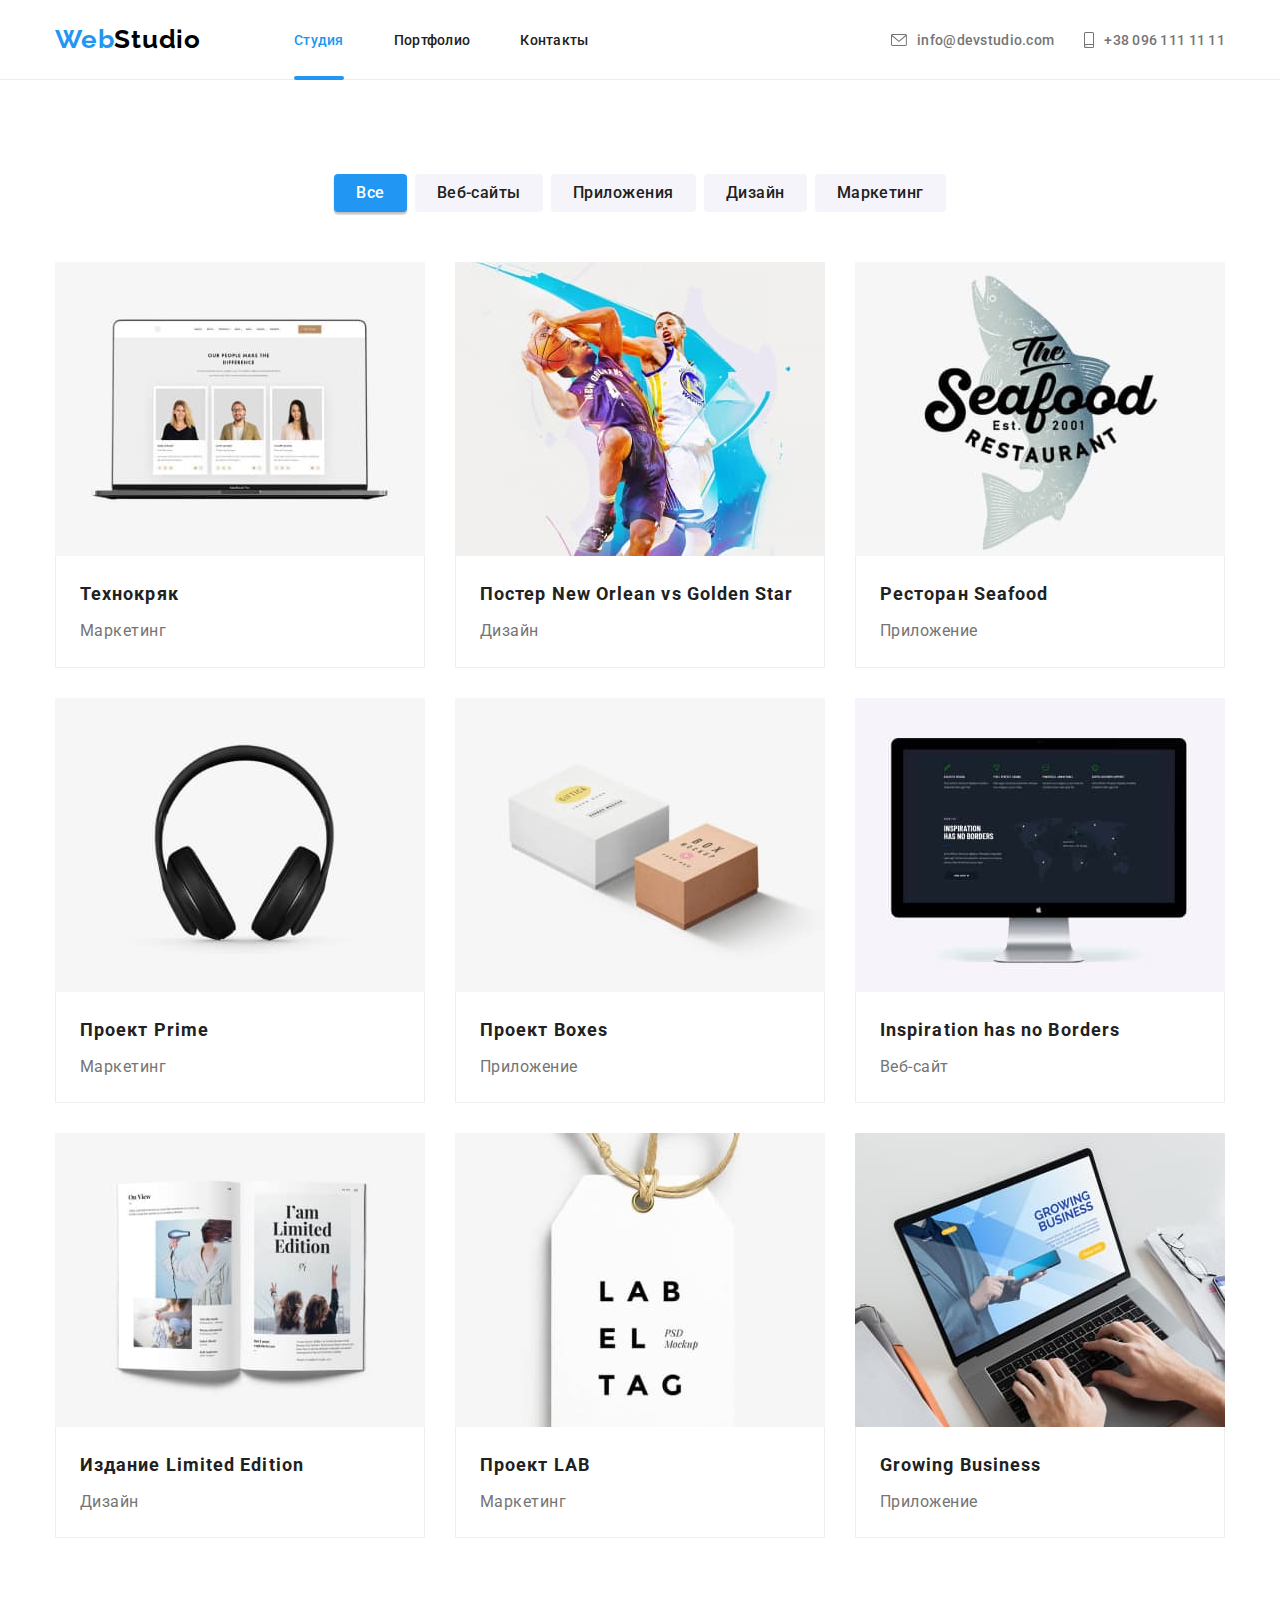
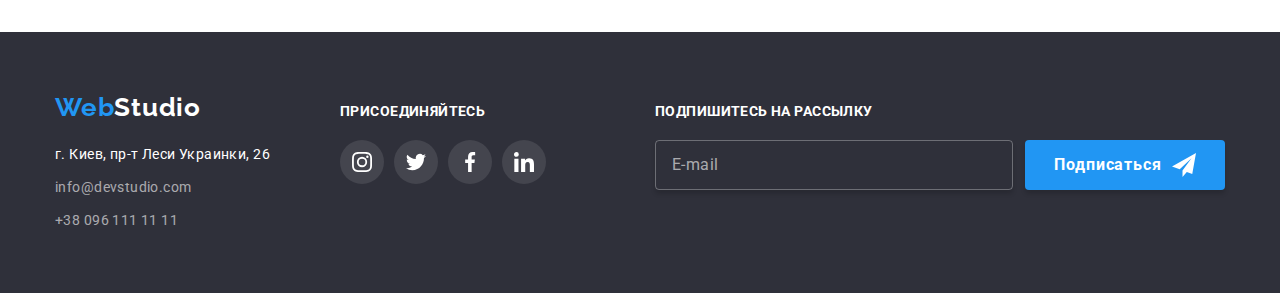
==== portfolio.html @ d8477ceb "Start" ====
<!DOCTYPE html>
<html lang="en">
  <head>
    <meta charset="UTF-8" />
    <meta http-equiv="X-UA-Compatible" content="IE=edge" />
    <meta name="viewport" content="width=device-width, initial-scale=1.0" />
    <title>Portfolio</title>
    <link rel="preconnect" href="https://fonts.googleapis.com" />
    <link rel="preconnect" href="https://fonts.gstatic.com" crossorigin />
    <link
      href="https://fonts.googleapis.com/css2?family=Raleway:wght@700&family=Roboto:wght@400;500;700;900&display=swap"
      rel="stylesheet"
    />
    <link rel="stylesheet" href="./css/main.min.css" />
  </head>
  <body>
    <!-- Блок header -->
    <header class="header">
      <div class="container container__header">
        <!-- Основная навигация -->
        <nav class="navigation">
          <a class="logo header__logo" href="./index.html"
            >Web<span class="logo__dark">Studio</span></a
          >
          <ul class="navigation__list">
            <li class="navigation__item">
              <a
                class="navigation__link navigation__link--current"
                href="./index.html"
                >Студия</a
              >
            </li>
            <li class="navigation__item">
              <a class="navigation__link" href="./portfolio.html">Портфолио</a>
            </li>
            <li class="navigation__item">
              <a class="navigation__link" href="">Контакты</a>
            </li>
          </ul>
        </nav>
        <!-- Контактная информация -->
        <ul class="contacts">
          <li class="contacts__item">
            <a class="contacts__link" href="mailto:info@devstudio.com"
              ><svg class="contacts__icon" width="16" height="12">
                <use href="./images/icons.svg#envelope"></use></svg
              ><span class="contacts__label">info@devstudio.com</span></a
            >
          </li>
          <li class="contacts__item">
            <a class="contacts__link" href="tel:+380961111111"
              ><svg class="contacts__icon" width="10" height="16">
                <use href="./images/icons.svg#smartphone"></use></svg
              ><span class="contacts__label">+38 096 111 11 11</span></a
            >
          </li>
        </ul>
      </div>
    </header>
    <!-- Блок main -->
    <main class="portfolio">
      <!-- Примеры работ -->
      <section class="section">
        <div class="container">
          <h1 class="section__title visually-hidden">Примеры работ</h1>
          <!-- Фильтр -->
          <ul class="filtre">
            <li class="filtre__item">
              <button
                class="filtre-button filtre-button--current"
                type="button"
              >
                Все
              </button>
            </li>
            <li class="filtre__item">
              <button class="filtre-button" type="button">Веб-сайты</button>
            </li>
            <li class="filtre__item">
              <button class="filtre-button" type="button">Приложения</button>
            </li>
            <li class="filtre__item">
              <button class="filtre-button" type="button">Дизайн</button>
            </li>
            <li class="filtre__item">
              <button class="filtre-button" type="button">Маркетинг</button>
            </li>
          </ul>
          <!-- Примеры -->
          <ul class="gallery">
            <li class="gallery__item">
              <a href="" class="gallery__link">
                <div class="gallery__thumb">
                  <img
                    class="gallery__image"
                    src="./images/tehnokryak.jpg"
                    alt="Открытый ноутбук с изображениями людей"
                    width="370"
                  />
                  <p class="gallery__actions">
                    Ресурс предлагает комплексные предложения с разным уровнем
                    функционала и сервисов. Все это позволит посетителю получить
                    исчерпывающие сведения о компании или частном лице.
                  </p>
                </div>
                <div class="gallery__description">
                  <h2 class="gallery__title">Технокряк</h2>
                  <p class="gallery__text">Маркетинг</p>
                </div>
              </a>
            </li>
            <li class="gallery__item">
              <a href="" class="gallery__link">
                <div class="gallery__thumb">
                  <img
                    class="gallery__image"
                    src="./images/basketball.jpg"
                    alt="Два баскетболиста в игре"
                    width="370"
                  />
                  <p class="gallery__actions">
                    Ресурс предлагает комплексные предложения с разным уровнем
                    функционала и сервисов. Все это позволит посетителю получить
                    исчерпывающие сведения о компании или частном лице.
                  </p>
                </div>
                <div class="gallery__description">
                  <h2 class="gallery__title">
                    Постер <span lang="en">New Orlean vs Golden Star</span>
                  </h2>
                  <p class="gallery__text">Дизайн</p>
                </div>
              </a>
            </li>
            <li class="gallery__item">
              <a href="" class="gallery__link">
                <div class="gallery__thumb">
                  <img
                    class="gallery__image"
                    src="./images/seafood.jpg"
                    alt="Логотип ресторана Seafood"
                    width="370"
                  />
                  <p class="gallery__actions">
                    Ресурс предлагает комплексные предложения с разным уровнем
                    функционала и сервисов. Все это позволит посетителю получить
                    исчерпывающие сведения о компании или частном лице.
                  </p>
                </div>
                <div class="gallery__description">
                  <h2 class="gallery__title">
                    Ресторан <span lang="en">Seafood</span>
                  </h2>
                  <p class="gallery__text">Приложение</p>
                </div>
              </a>
            </li>
            <li class="gallery__item">
              <a href="" class="gallery__link">
                <div class="gallery__thumb">
                  <img
                    class="gallery__image"
                    src="./images/prime.jpg"
                    alt="Черные наушники"
                    width="370"
                  />
                  <p class="gallery__actions">
                    Ресурс предлагает комплексные предложения с разным уровнем
                    функционала и сервисов. Все это позволит посетителю получить
                    исчерпывающие сведения о компании или частном лице.
                  </p>
                </div>
                <div class="gallery__description">
                  <h2 class="gallery__title">
                    Проект <span lang="en"></span>Prime
                  </h2>
                  <p class="gallery__text">Маркетинг</p>
                </div>
              </a>
            </li>
            <li class="gallery__item">
              <a href="" class="gallery__link">
                <div class="gallery__thumb">
                  <img
                    class="gallery__image"
                    src="./images/boxes.jpg"
                    alt="Две коробки - коричневая и белая"
                    width="370"
                  />
                  <p class="gallery__actions">
                    Ресурс предлагает комплексные предложения с разным уровнем
                    функционала и сервисов. Все это позволит посетителю получить
                    исчерпывающие сведения о компании или частном лице.
                  </p>
                </div>
                <div class="gallery__description">
                  <h2 class="gallery__title">
                    Проект <span lang="en">Boxes</span>
                  </h2>
                  <p class="gallery__text">Приложение</p>
                </div>
              </a>
            </li>
            <li class="gallery__item">
              <a href="" class="gallery__link">
                <div class="gallery__thumb">
                  <img
                    class="gallery__image"
                    src="./images/inspiration.jpg"
                    alt="Монитор с изображением страницы сайта"
                    width="370"
                  />
                  <p class="gallery__actions">
                    Ресурс предлагает комплексные предложения с разным уровнем
                    функционала и сервисов. Все это позволит посетителю получить
                    исчерпывающие сведения о компании или частном лице.
                  </p>
                </div>
                <div class="gallery__description">
                  <h2 class="gallery__title" lang="en">
                    Inspiration has no Borders
                  </h2>
                  <p class="gallery__text">Веб-сайт</p>
                </div>
              </a>
            </li>
            <li class="gallery__item">
              <a href="" class="gallery__link">
                <div class="gallery__thumb">
                  <img
                    class="gallery__image"
                    src="./images/edition.jpg"
                    alt="Открытый журнал"
                    width="370"
                  />
                  <p class="gallery__actions">
                    Ресурс предлагает комплексные предложения с разным уровнем
                    функционала и сервисов. Все это позволит посетителю получить
                    исчерпывающие сведения о компании или частном лице.
                  </p>
                </div>
                <div class="gallery__description">
                  <h2 class="gallery__title">
                    Издание <span lang="en">Limited Edition</span>
                  </h2>
                  <p class="gallery__text">Дизайн</p>
                </div>
              </a>
            </li>
            <li class="gallery__item">
              <a href="" class="gallery__link">
                <div class="gallery__thumb">
                  <img
                    class="gallery__image"
                    src="./images/lab.jpg"
                    alt="Бумажная этикетка с изображенными буквами"
                    width="370"
                  />
                  <p class="gallery__actions">
                    Ресурс предлагает комплексные предложения с разным уровнем
                    функционала и сервисов. Все это позволит посетителю получить
                    исчерпывающие сведения о компании или частном лице.
                  </p>
                </div>
                <div class="gallery__description">
                  <h2 class="gallery__title">
                    Проект <span lang="en">LAB</span>
                  </h2>
                  <p class="gallery__text">Маркетинг</p>
                </div>
              </a>
            </li>
            <li class="gallery__item">
              <a href="" class="gallery__link">
                <div class="gallery__thumb">
                  <img
                    class="gallery__image"
                    src="./images/growing.jpg"
                    alt=""
                    width="370"
                  />
                  <p class="gallery__actions">
                    Ресурс предлагает комплексные предложения с разным уровнем
                    функционала и сервисов. Все это позволит посетителю получить
                    исчерпывающие сведения о компании или частном лице.
                  </p>
                </div>
                <div class="gallery__description">
                  <h2 class="gallery__title" lang="en">Growing Business</h2>
                  <p class="gallery__text">Приложение</p>
                </div>
              </a>
            </li>
          </ul>
        </div>
      </section>
    </main>
    <!-- Блок footer -->
    <footer class="footer">
      <div class="container container--footer">
        <div class="footer__main-block">
          <a class="logo" href="./index.html"
            >Web<span class="logo__light">Studio</span></a
          >
          <address class="adress">
            <ul class="adress__list">
              <li class="adress__item">
                <a
                  class="adress__link adress__link--map"
                  href="https://goo.gl/maps/TPBuofEjxhkaZdSg8"
                  target="_blank"
                  rel="noopener noreferrer"
                  ><span class="adress__label adress__label__map"
                    >г. Киев, пр-т Леси Украинки, 26</span
                  ></a
                >
              </li>
              <li class="adress__item">
                <a class="adress__link" href="mailto:info@devstudio.com"
                  ><span class="adress__label">info@devstudio.com</span></a
                >
              </li>
              <li class="adress__item">
                <a class="adress__link" href="tel:+380961111111"
                  ><span class="adress__label">+38 096 111 11 11</span></a
                >
              </li>
            </ul>
          </address>
        </div>
        <div class="social-block">
          <h3 class="social-block__subtitle">Присоединяйтесь</h3>
          <ul class="social-list">
            <li class="social-list__item">
              <a class="social-list__link social-list__link--footer" href=""
                ><svg class="social-list__icon" width="20" height="20">
                  <use href="./images/icons.svg#instagram"></use>
                </svg>
              </a>
            </li>
            <li class="social-list__item">
              <a class="social-list__link social-list__link--footer" href="">
                <svg class="social-list__icon" width="20" height="20">
                  <use href="./images/icons.svg#twitter"></use>
                </svg>
              </a>
            </li>
            <li class="social-list__item">
              <a class="social-list__link social-list__link--footer" href=""
                ><svg class="social-list__icon" width="20" height="20">
                  <use href="./images/icons.svg#facebook"></use></svg
              ></a>
            </li>
            <li class="social-list__item">
              <a class="social-list__link social-list__link--footer" href=""
                ><svg class="social-list__icon" width="20" height="20">
                  <use href="./images/icons.svg#linkedin"></use></svg
              ></a>
            </li>
          </ul>
        </div>
        <div class="subscribe-section">
          <h3 class="subscribe-section__subtitle">Подпишитесь на рассылку</h3>
          <form action="#" class="subscribe-form">
            <input
              type="email"
              class="subscribe-form__input"
              name="mail"
              placeholder="E-mail"
            />
            <button type="submit" class="button">
              <span class="button__label">Подписаться</span>
              <svg class="button__icon" width="24" height="24">
                <use href="./images/icons.svg#send"></use>
              </svg>
            </button>
          </form>
        </div>
      </div>
    </footer>
  </body>
</html>
---- css/main.min.css ----
/*! modern-normalize v1.1.0 | MIT License | https://github.com/sindresorhus/modern-normalize */*,::before,::after{-webkit-box-sizing:border-box;box-sizing:border-box}html{line-height:1.15;-webkit-text-size-adjust:100%;-moz-tab-size:4;-o-tab-size:4;tab-size:4}body{margin:0;font-family:system-ui,-apple-system,"Segoe UI",Roboto,Helvetica,Arial,sans-serif,"Apple Color Emoji","Segoe UI Emoji"}hr{height:0;color:inherit}abbr[title]{-webkit-text-decoration:underline dotted;text-decoration:underline dotted}b,strong{font-weight:bolder}code,kbd,samp,pre{font-family:ui-monospace, SFMono-Regular, Consolas, "Liberation Mono", Menlo, monospace;font-size:1em}small{font-size:80%}sub,sup{font-size:75%;line-height:0;position:relative;vertical-align:baseline}sub{bottom:-0.25em}sup{top:-0.5em}table{text-indent:0;border-color:inherit}button,input,optgroup,select,textarea{font-family:inherit;font-size:100%;line-height:1.15;margin:0}button,select{text-transform:none}button,[type="button"],[type="reset"],[type="submit"]{-webkit-appearance:button}::-moz-focus-inner{border-style:none;padding:0}:-moz-focusring{outline:1px dotted ButtonText}:-moz-ui-invalid{box-shadow:none}legend{padding:0}progress{vertical-align:baseline}::-webkit-inner-spin-button,::-webkit-outer-spin-button{height:auto}[type="search"]{-webkit-appearance:textfield;outline-offset:-2px}::-webkit-search-decoration{-webkit-appearance:none}::-webkit-file-upload-button{-webkit-appearance:button;font:inherit}summary{display:list-item}h1,h2,h3,h4,h5,h6,p,ul{margin-top:0;margin-bottom:0}ul{list-style:none;padding:0}a{text-decoration:none}.visually-hidden{position:absolute;white-space:nowrap;width:1px;height:1px;overflow:hidden;border:0;padding:0;clip:rect(0 0 0 0);-webkit-clip-path:inset(50%);clip-path:inset(50%);margin:-1px}.features__title,.work__title,.team__title,.social-block__subtitle,.subscribe-section__subtitle{color:#212121;letter-spacing:0.03em;font-size:inherit;text-transform:uppercase}.features__text,.team__text{line-height:1.71;letter-spacing:0.03em}.button,.features__box,.work__overlay,.social-list__link,.clients__link,.button-close,.form-agreement{display:-webkit-box;display:-ms-flexbox;display:flex;-webkit-box-align:center;-ms-flex-align:center;align-items:center;-webkit-box-pack:center;-ms-flex-pack:center;justify-content:center}body{background-color:#fff;color:#757575;font-family:Roboto,sans-serif;font-size:14px}.section{padding-top:94px;padding-bottom:94px}.section__title{margin-bottom:50px;color:#212121;font-size:36px;line-height:1.17;letter-spacing:0.03em;text-align:center}.container{width:1200px;padding-left:15px;padding-right:15px;margin:0 auto}.button{margin-left:auto;margin-right:auto;width:200px;height:50px;padding:0;border:none;cursor:pointer;color:#fff;background-color:#2196f3;-webkit-box-shadow:0px 4px 4px rgba(0,0,0,0.15);box-shadow:0px 4px 4px rgba(0,0,0,0.15);font-family:inherit;font-weight:700;font-size:16px;line-height:1.88;letter-spacing:0.06em;border-radius:4px;-webkit-transition:background-color 250ms cubic-bezier(0.4, 0, 0.2, 1);transition:background-color 250ms cubic-bezier(0.4, 0, 0.2, 1)}.button:hover,.button:focus{background-color:#188ce8}.logo{display:block;font-family:Raleway,sans-serif;font-weight:700;font-size:26px;line-height:1.2;letter-spacing:0.03em;color:#2196f3}.logo__dark{color:#000}.logo__light{color:#fff}.header{border-bottom:1px solid #ececec}.container__header{display:-webkit-box;display:-ms-flexbox;display:flex;-webkit-box-align:center;-ms-flex-align:center;align-items:center}.header__logo{padding-top:24px;padding-bottom:23px;margin-right:93px}.navigation{display:-webkit-box;display:-ms-flexbox;display:flex}.navigation__list,.contacts{font-weight:500;line-height:1.17;letter-spacing:0.02em}.navigation__list{display:-webkit-box;display:-ms-flexbox;display:flex}.navigation__item:not(:last-child){margin-right:50px}.navigation__link{padding-top:32px;padding-bottom:31px;display:block;color:#212121;-webkit-transition:color 250ms cubic-bezier(0.4, 0, 0.2, 1);transition:color 250ms cubic-bezier(0.4, 0, 0.2, 1)}.navigation__link:hover,.navigation__link:focus{color:#2196f3}.navigation__link--current{position:relative;color:#2196f3}.navigation__link--current::after{display:inline-block;content:"";position:absolute;left:0;bottom:-1px;width:100%;height:4px;border-radius:2px;background-color:#2196f3}.contacts{display:-webkit-box;display:-ms-flexbox;display:flex;margin-left:auto}.contacts__item:not(:last-child){margin-right:30px}.contacts__link{padding-top:32px;padding-bottom:31px;display:-webkit-box;display:-ms-flexbox;display:flex;-webkit-box-align:center;-ms-flex-align:center;align-items:center;color:#757575;-webkit-transition:color 250ms cubic-bezier(0.4, 0, 0.2, 1);transition:color 250ms cubic-bezier(0.4, 0, 0.2, 1)}.contacts__link:hover,.contacts__link:focus{color:#2196f3}.contacts__icon{margin-right:10px;fill:currentColor}.hero{padding-top:200px;padding-bottom:200px;max-width:1600px;height:600px;margin-right:auto;margin-left:auto;background-image:-webkit-gradient(linear, left top, right top, from(rgba(47,48,58,0.4)), to(rgba(47,48,58,0.4))),url(../images/hero.jpg);background-image:linear-gradient(to right, rgba(47,48,58,0.4), rgba(47,48,58,0.4)),url(../images/hero.jpg);background-color:#c4c4c4;background-repeat:no-repeat;background-position:center;background-size:cover;color:#fff;text-align:center}.hero__title{margin-bottom:30px;font-weight:900;font-size:44px;line-height:1.36;letter-spacing:0.06em;text-transform:uppercase}.section--no-padding-bottom{padding-bottom:0}.features{display:-webkit-box;display:-ms-flexbox;display:flex;margin-left:calc((-1) * 30px)}.features__item{-ms-flex-preferred-size:calc(100% / 4 - 30px);flex-basis:calc(100% / 4 - 30px);margin-left:30px}.features__box{height:120px;background-color:#f5f4fa;border-radius:4px;margin-bottom:30px}.features__title{margin-bottom:10px;line-height:1.14}.work{display:-webkit-box;display:-ms-flexbox;display:flex;margin-left:calc((-1) * 30px)}.work__item{-ms-flex-preferred-size:calc(100% / 3 - 30px);flex-basis:calc(100% / 3 - 30px);margin-left:30px}.work__image{display:block;max-width:100%}.work__thumb{position:relative}.work__overlay{position:absolute;width:100%;height:70px;bottom:0;background-color:rgba(47,48,58,0.8)}.work__title{color:#fff;line-height:1.14;letter-spacing:0.03em}.social-list{display:-webkit-box;display:-ms-flexbox;display:flex;-webkit-box-pack:center;-ms-flex-pack:center;justify-content:center}.social-list__item:not(:last-child){margin-right:10px}.social-list__link{height:44px;width:44px;border-radius:50%;color:#afb1b8;background-color:#fff;-webkit-transition:color 250ms cubic-bezier(0.4, 0, 0.2, 1),background-color 250ms cubic-bezier(0.4, 0, 0.2, 1);transition:color 250ms cubic-bezier(0.4, 0, 0.2, 1),background-color 250ms cubic-bezier(0.4, 0, 0.2, 1)}.social-list__link:hover,.social-list__link:focus{color:#fff;background-color:#2196f3}.social-list__icon{fill:currentColor}.section--other-background{background-color:#f5f4fa}.team{display:-webkit-box;display:-ms-flexbox;display:flex;margin-left:calc((-1) * 30px)}.team__item{-ms-flex-preferred-size:calc(100% / 4 - 30px);flex-basis:calc(100% / 4 - 30px);margin-left:30px;-webkit-box-shadow:0px 1px 3px rgba(0,0,0,0.12),0px 1px 1px rgba(0,0,0,0.14),0px 2px 1px rgba(0,0,0,0.2);box-shadow:0px 1px 3px rgba(0,0,0,0.12),0px 1px 1px rgba(0,0,0,0.14),0px 2px 1px rgba(0,0,0,0.2);border-radius:0px 0px 4px 4px}.team__image{display:block;max-width:100%}.team__box{padding-top:30px;padding-bottom:30px;max-width:100%;text-align:center;background-color:#fff;font-size:16px;line-height:1.19}.team__title{margin-bottom:10px;font-weight:500;text-transform:none}.team__text{line-height:1.19;margin-bottom:16px}.clients{display:-webkit-box;display:-ms-flexbox;display:flex;margin-left:calc((-1) * 30px)}.clients__item{-ms-flex-preferred-size:calc(100% / 6 - 30px);flex-basis:calc(100% / 6 - 30px);margin-left:30px}.clients__link{height:92px;color:#afb1b8;background-color:#fff;border:1px solid #afb1b8;border-radius:4px;-webkit-transition:color 250ms cubic-bezier(0.4, 0, 0.2, 1),border-color 250ms cubic-bezier(0.4, 0, 0.2, 1);transition:color 250ms cubic-bezier(0.4, 0, 0.2, 1),border-color 250ms cubic-bezier(0.4, 0, 0.2, 1)}.clients__link:hover,.clients__link:focus{color:#2196f3;border-color:#2196f3}.clients__icon{fill:currentColor}.footer{padding-top:60px;padding-bottom:60px;background-color:#2f303a}.container--footer{display:-webkit-box;display:-ms-flexbox;display:flex;-webkit-box-align:baseline;-ms-flex-align:baseline;align-items:baseline}.adress{margin-top:20px}.adress__list{font-style:normal;font-weight:400;line-height:1.71;letter-spacing:0.03em}.adress__link{color:rgba(255,255,255,0.6);-webkit-transition:color 250ms cubic-bezier(0.4, 0, 0.2, 1);transition:color 250ms cubic-bezier(0.4, 0, 0.2, 1)}.adress__link:hover,.adress__link:focus{color:#2196f3}.adress__link--map{color:#fff}.adress__item:not(:last-child){margin-bottom:9px}.social-block{margin-left:70px}.social-block__subtitle,.subscribe-section__subtitle{margin-bottom:20px;color:#fff;line-height:1.14}.social-list__link--footer{color:#fff;background-color:rgba(255,255,255,0.1)}.social-list__link--footer:hover,.social-list__link--footer:focus{background-color:#2196f3}.subscribe-section{margin-left:auto}.subscribe-form{display:-webkit-box;display:-ms-flexbox;display:flex}.subscribe-form__input{width:358px;height:50px;margin-right:12px;padding-left:16px;background-color:inherit;border:1px solid rgba(255,255,255,0.3);-webkit-box-shadow:0px 4px 4px rgba(0,0,0,0.15);box-shadow:0px 4px 4px rgba(0,0,0,0.15);border-radius:4px}.subscribe-form__input::-webkit-input-placeholder{font-size:16px;line-height:1.25;letter-spacing:0.03em;color:rgba(255,255,255,0.6)}.subscribe-form__input:-ms-input-placeholder{font-size:16px;line-height:1.25;letter-spacing:0.03em;color:rgba(255,255,255,0.6)}.subscribe-form__input::-ms-input-placeholder{font-size:16px;line-height:1.25;letter-spacing:0.03em;color:rgba(255,255,255,0.6)}.subscribe-form__input::placeholder{font-size:16px;line-height:1.25;letter-spacing:0.03em;color:rgba(255,255,255,0.6)}.button__icon{margin-left:10px;fill:#fff}.backdrop{position:fixed;top:0;left:0;width:100%;height:100%;background-color:rgba(0,0,0,0.2);opacity:1;visibility:visible;-webkit-transition:opacity 250ms cubic-bezier(0.4, 0, 0.2, 1),visibility 250ms cubic-bezier(0.4, 0, 0.2, 1);transition:opacity 250ms cubic-bezier(0.4, 0, 0.2, 1),visibility 250ms cubic-bezier(0.4, 0, 0.2, 1)}.backdrop--hidden{visibility:hidden;opacity:0;pointer-events:none}.modal{position:absolute;top:50%;left:50%;width:528px;height:581px;background-color:#fff;-webkit-box-shadow:0px 1px 3px rgba(0,0,0,0.12),0px 1px 1px rgba(0,0,0,0.14),0px 2px 1px rgba(0,0,0,0.2);box-shadow:0px 1px 3px rgba(0,0,0,0.12),0px 1px 1px rgba(0,0,0,0.14),0px 2px 1px rgba(0,0,0,0.2);border-radius:4px;opacity:1;-webkit-transform:translate(-50%, -50%) scale(1);transform:translate(-50%, -50%) scale(1);-webkit-transition:opacity 250ms cubic-bezier(0.4, 0, 0.2, 1),-webkit-transform 250ms cubic-bezier(0.4, 0, 0.2, 1);transition:opacity 250ms cubic-bezier(0.4, 0, 0.2, 1),-webkit-transform 250ms cubic-bezier(0.4, 0, 0.2, 1);transition:opacity 250ms cubic-bezier(0.4, 0, 0.2, 1),transform 250ms cubic-bezier(0.4, 0, 0.2, 1);transition:opacity 250ms cubic-bezier(0.4, 0, 0.2, 1),transform 250ms cubic-bezier(0.4, 0, 0.2, 1),-webkit-transform 250ms cubic-bezier(0.4, 0, 0.2, 1)}.backdrop--hidden .modal{-webkit-transform:translate(-50%, -50%) scale(0);transform:translate(-50%, -50%) scale(0);opacity:0}.button-close{position:absolute;top:8px;right:8px;padding:0;height:30px;width:30px;cursor:pointer;border-radius:50%;background-color:#fff;color:#000;border:1px solid rgba(0,0,0,0.1);-webkit-transition:color 250ms cubic-bezier(0.4, 0, 0.2, 1);transition:color 250ms cubic-bezier(0.4, 0, 0.2, 1)}.button-close:hover,.button-close:focus{color:#2196f3}.button-close__icon{fill:currentColor}.modal-form{padding:40px}.modal-form__title{display:block;margin-bottom:12px;text-align:center;font-size:20px;line-height:1.15;letter-spacing:0.03em;color:#212121}.modal-form__field{position:relative;display:-webkit-box;display:-ms-flexbox;display:flex;-webkit-box-orient:vertical;-webkit-box-direction:normal;-ms-flex-direction:column;flex-direction:column;font-size:12px;line-height:1.17;letter-spacing:0.01em;color:#212121;-webkit-transition:color 250ms cubic-bezier(0.4, 0, 0.2, 1);transition:color 250ms cubic-bezier(0.4, 0, 0.2, 1)}.modal-form__field:focus-within{color:#2196f3}.modal-form__field+.modal-form__field{margin-top:10px}.modal-form__label{color:#757575}.modal-form__input{display:block;height:40px;padding-left:42px;margin-top:4px;line-height:inherit;border:1px solid rgba(33,33,33,0.2);border-radius:4px;-webkit-transition:border-color 250ms cubic-bezier(0.4, 0, 0.2, 1);transition:border-color 250ms cubic-bezier(0.4, 0, 0.2, 1)}.modal-form__field:focus-within .modal-form__input{border-color:#2196f3}.modal-form__textarea{display:block;height:120px;padding:12px 16px;margin-top:4px;line-height:inherit;border:1px solid rgba(33,33,33,0.2);border-radius:4px;-webkit-transition:border-color 250ms cubic-bezier(0.4, 0, 0.2, 1);transition:border-color 250ms cubic-bezier(0.4, 0, 0.2, 1);resize:none}.modal-form__field:focus-within .modal-form__textarea{border-color:#2196f3}.modal-form__textarea::-webkit-input-placeholder{font-size:12px;letter-spacing:0.01em;line-height:1.17;color:rgba(117,117,117,0.5)}.modal-form__textarea:-ms-input-placeholder{font-size:12px;letter-spacing:0.01em;line-height:1.17;color:rgba(117,117,117,0.5)}.modal-form__textarea::-ms-input-placeholder{font-size:12px;letter-spacing:0.01em;line-height:1.17;color:rgba(117,117,117,0.5)}.modal-form__textarea::placeholder{font-size:12px;letter-spacing:0.01em;line-height:1.17;color:rgba(117,117,117,0.5)}.modal-form__field:focus-within .modal-form__textarea::-webkit-input-placeholder{font-size:14px;line-height:1.14}.modal-form__field:focus-within .modal-form__textarea:-ms-input-placeholder{font-size:14px;line-height:1.14}.modal-form__field:focus-within .modal-form__textarea::-ms-input-placeholder{font-size:14px;line-height:1.14}.modal-form__field:focus-within .modal-form__textarea::placeholder{font-size:14px;line-height:1.14}.modal-form__icon{position:absolute;top:38px;left:12px;-webkit-transform:translateY(-50%);transform:translateY(-50%);fill:currentColor}.form-agreement{height:24px;margin-top:20px;margin-bottom:30px;line-height:1.71;letter-spacing:0.03em}.form-agreement__icon{margin-right:8px;fill:#fff;border:2px solid #212121;border-radius:2px;-webkit-transition:border-color 250ms cubic-bezier(0.4, 0, 0.2, 1);transition:border-color 250ms cubic-bezier(0.4, 0, 0.2, 1)}.form-agreement__input:focus+.form-agreement__icon{border-color:#2196f3}.form-agreement__input:checked+.form-agreement__icon{background-color:#2196f3;border:0}.form-agreement__link{text-decoration:underline;color:#2196f3}.filtre{display:-webkit-box;display:-ms-flexbox;display:flex;-webkit-box-pack:center;-ms-flex-pack:center;justify-content:center;margin-bottom:50px}.filtre__item:not(:last-child){margin-right:8px}.filtre-button{display:block;padding:6px 22px;font-weight:500;font-size:16px;letter-spacing:0.03em;line-height:1.63;color:#212121;background-color:#f5f4fa;cursor:pointer;border:none;border-radius:4px;-webkit-transition:color 250ms cubic-bezier(0.4, 0, 0.2, 1),background-color 250ms cubic-bezier(0.4, 0, 0.2, 1),-webkit-box-shadow 250ms cubic-bezier(0.4, 0, 0.2, 1);transition:color 250ms cubic-bezier(0.4, 0, 0.2, 1),background-color 250ms cubic-bezier(0.4, 0, 0.2, 1),-webkit-box-shadow 250ms cubic-bezier(0.4, 0, 0.2, 1);transition:color 250ms cubic-bezier(0.4, 0, 0.2, 1),background-color 250ms cubic-bezier(0.4, 0, 0.2, 1),box-shadow 250ms cubic-bezier(0.4, 0, 0.2, 1);transition:color 250ms cubic-bezier(0.4, 0, 0.2, 1),background-color 250ms cubic-bezier(0.4, 0, 0.2, 1),box-shadow 250ms cubic-bezier(0.4, 0, 0.2, 1),-webkit-box-shadow 250ms cubic-bezier(0.4, 0, 0.2, 1)}.filtre-button:hover,.filtre-button:focus{color:#fff;background-color:#2196f3;-webkit-box-shadow:0px 3px 1px rgba(0,0,0,0.1),0px 1px 2px rgba(0,0,0,0.08),0px 2px 2px rgba(0,0,0,0.12);box-shadow:0px 3px 1px rgba(0,0,0,0.1),0px 1px 2px rgba(0,0,0,0.08),0px 2px 2px rgba(0,0,0,0.12)}.filtre-button--current{color:#fff;background-color:#2196f3;-webkit-box-shadow:0px 3px 1px rgba(0,0,0,0.1),0px 1px 2px rgba(0,0,0,0.08),0px 2px 2px rgba(0,0,0,0.12);box-shadow:0px 3px 1px rgba(0,0,0,0.1),0px 1px 2px rgba(0,0,0,0.08),0px 2px 2px rgba(0,0,0,0.12)}.gallery{display:-webkit-box;display:-ms-flexbox;display:flex;-ms-flex-wrap:wrap;flex-wrap:wrap;margin-left:calc((-1) * 30px);margin-top:calc((-1) * 30px)}.gallery__item{-ms-flex-preferred-size:calc(100% / 3 - 30px);flex-basis:calc(100% / 3 - 30px);margin-left:30px;margin-top:30px}.gallery__link{display:block;-webkit-transition:-webkit-box-shadow 250ms cubic-bezier(0.4, 0, 0.2, 1);transition:-webkit-box-shadow 250ms cubic-bezier(0.4, 0, 0.2, 1);transition:box-shadow 250ms cubic-bezier(0.4, 0, 0.2, 1);transition:box-shadow 250ms cubic-bezier(0.4, 0, 0.2, 1), -webkit-box-shadow 250ms cubic-bezier(0.4, 0, 0.2, 1)}.gallery__link:hover,.gallery__link:focus{-webkit-box-shadow:0px 1px 1px rgba(0,0,0,0.12),0px 4px 4px rgba(0,0,0,0.06),1px 4px 6px rgba(0,0,0,0.16);box-shadow:0px 1px 1px rgba(0,0,0,0.12),0px 4px 4px rgba(0,0,0,0.06),1px 4px 6px rgba(0,0,0,0.16)}.gallery__thumb{position:relative;overflow:hidden}.gallery__actions{position:absolute;width:100%;height:100%;bottom:0;padding:63px 24px;background-color:rgba(33,150,243,0.9);color:#fff;font-size:18px;line-height:1.56;letter-spacing:0.03em;-webkit-transform:translateY(101%);transform:translateY(101%);-webkit-transition:-webkit-transform 250ms cubic-bezier(0.4, 0, 0.2, 1);transition:-webkit-transform 250ms cubic-bezier(0.4, 0, 0.2, 1);transition:transform 250ms cubic-bezier(0.4, 0, 0.2, 1);transition:transform 250ms cubic-bezier(0.4, 0, 0.2, 1), -webkit-transform 250ms cubic-bezier(0.4, 0, 0.2, 1)}.gallery__link:hover .gallery__actions,.gallery__link:focus .gallery__actions{-webkit-transform:translateY(0);transform:translateY(0)}.gallery__image{display:block;max-width:100%}.gallery__description{padding:20px 24px;border:1px solid #eee;border-top:0}.gallery__title{margin-bottom:4px;color:#212121;font-size:18px;line-height:2;letter-spacing:0.06em}.gallery__text{color:#757575;font-size:16px;line-height:1.89;letter-spacing:0.03em}
/*# sourceMappingURL=main.min.css.map */
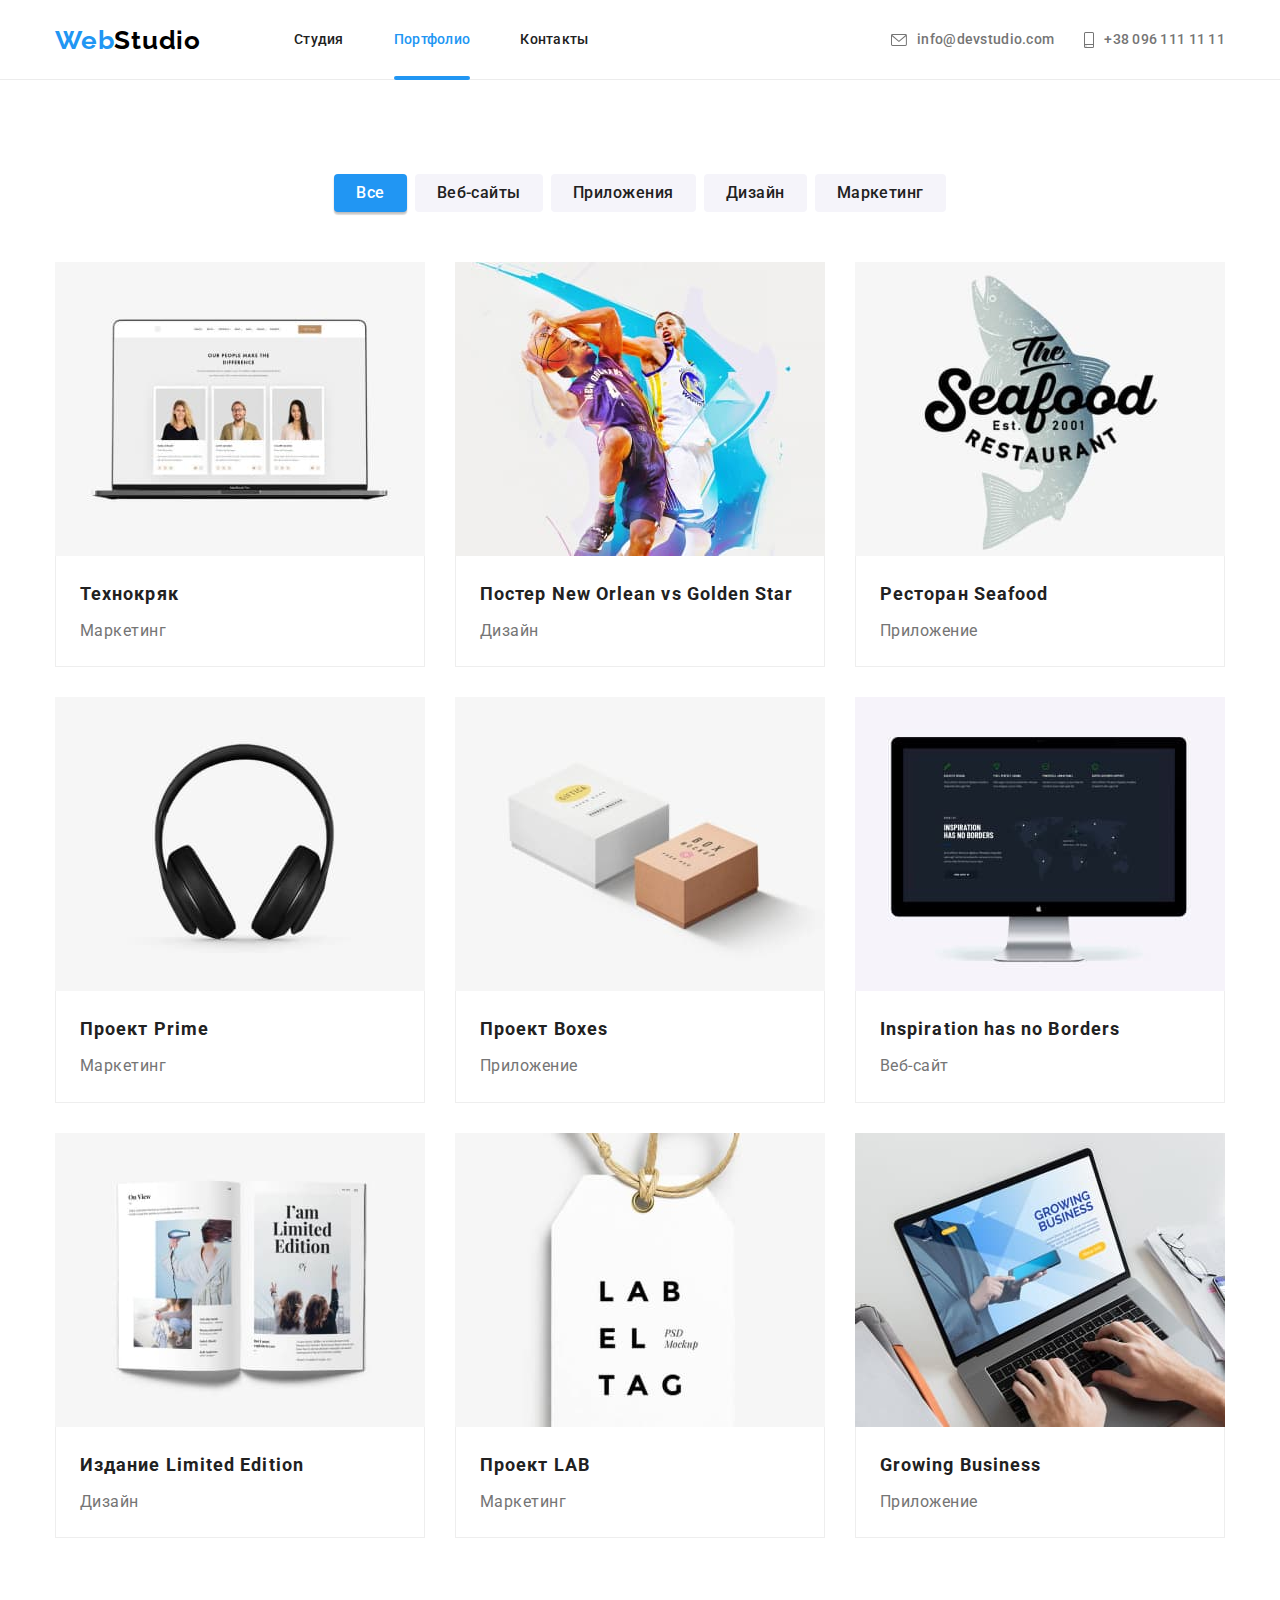
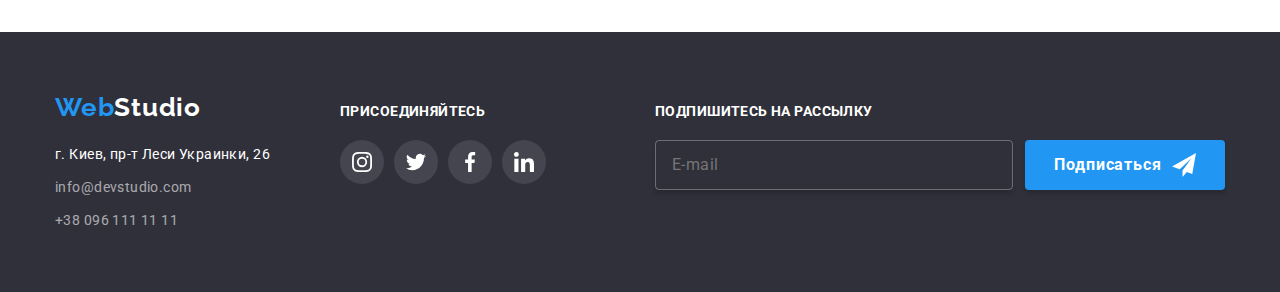
==== commit e641ee89: "Fixed menu" ====
--- a/portfolio.html
+++ b/portfolio.html
@@ -22,39 +22,82 @@
           <a class="logo header__logo" href="./index.html"
             >Web<span class="logo__dark">Studio</span></a
           >
-          <ul class="navigation__list">
-            <li class="navigation__item">
-              <a
-                class="navigation__link navigation__link--current"
-                href="./index.html"
-                >Студия</a
-              >
-            </li>
-            <li class="navigation__item">
-              <a class="navigation__link" href="./portfolio.html">Портфолио</a>
-            </li>
-            <li class="navigation__item">
-              <a class="navigation__link" href="">Контакты</a>
-            </li>
-          </ul>
+          <button
+            type="button"
+            class="button-menu"
+            aria-expanded="false"
+            aria-controls="menu-container"
+            data-menu-button
+          >
+            <svg
+              class="button-menu__icon"
+              width="40"
+              height="40"
+              aria-label="Переключатель мобильного меню"
+            >
+              <use
+                class="button-menu__icon-cross"
+                href="./images/icons.svg#cross"
+              ></use>
+              <use
+                class="button-menu__icon-menu"
+                href="./images/icons.svg#menu"
+              ></use>
+            </svg>
+          </button>
+          <div class="menu-container" id="menu-container" data-menu>
+            <ul class="navigation__list">
+              <li class="navigation__item">
+                <a class="navigation__link" href="./index.html">Студия</a>
+              </li>
+              <li class="navigation__item">
+                <a
+                  class="navigation__link navigation__link--current"
+                  href="./portfolio.html"
+                  >Портфолио</a
+                >
+              </li>
+              <li class="navigation__item">
+                <a class="navigation__link" href="">Контакты</a>
+              </li>
+            </ul>
+            <!-- Контактная информация -->
+            <ul class="contacts">
+              <li class="contacts__item">
+                <a
+                  class="contacts__link contacts__link--phone"
+                  href="tel:+380961111111"
+                  ><svg class="contacts__icon" width="10" height="16">
+                    <use href="./images/icons.svg#smartphone"></use></svg
+                  ><span class="contacts__label">+38 096 111 11 11</span></a
+                >
+              </li>
+              <li class="contacts__item">
+                <a
+                  class="contacts__link contacts__link--mail"
+                  href="mailto:info@devstudio.com"
+                  ><svg class="contacts__icon" width="16" height="12">
+                    <use href="./images/icons.svg#envelope"></use></svg
+                  ><span class="contacts__label">info@devstudio.com</span></a
+                >
+              </li>
+            </ul>
+            <ul class="menu-social">
+              <li class="menu-social__item">
+                <a href="" class="menu-social__link">Instagram</a>
+              </li>
+              <li class="menu-social__item">
+                <a href="" class="menu-social__link">Twitter</a>
+              </li>
+              <li class="menu-social__item">
+                <a href="" class="menu-social__link">Facebook</a>
+              </li>
+              <li class="menu-social__item">
+                <a href="" class="menu-social__link">LinkedIn</a>
+              </li>
+            </ul>
+          </div>
         </nav>
-        <!-- Контактная информация -->
-        <ul class="contacts">
-          <li class="contacts__item">
-            <a class="contacts__link" href="mailto:info@devstudio.com"
-              ><svg class="contacts__icon" width="16" height="12">
-                <use href="./images/icons.svg#envelope"></use></svg
-              ><span class="contacts__label">info@devstudio.com</span></a
-            >
-          </li>
-          <li class="contacts__item">
-            <a class="contacts__link" href="tel:+380961111111"
-              ><svg class="contacts__icon" width="10" height="16">
-                <use href="./images/icons.svg#smartphone"></use></svg
-              ><span class="contacts__label">+38 096 111 11 11</span></a
-            >
-          </li>
-        </ul>
       </div>
     </header>
     <!-- Блок main -->
@@ -378,5 +421,6 @@
         </div>
       </div>
     </footer>
+    <script src="./js/menu.js"></script>
   </body>
 </html>
--- a/css/main.min.css
+++ b/css/main.min.css
@@ -1,3 +1,3 @@
 /*! modern-normalize v1.1.0 | MIT License | https://github.com/sindresorhus/modern-normalize */*,::before,::after{-webkit-box-sizing:border-box;box-sizing:border-box}html{line-height:1.15;-webkit-text-size-adjust:100%;-moz-tab-size:4;-o-tab-size:4;tab-size:4}body{margin:0;font-family:system-ui,-apple-system,"Segoe UI",Roboto,Helvetica,Arial,sans-serif,"Apple Color Emoji","Segoe UI Emoji"}hr{height:0;color:inherit}abbr[title]{-webkit-text-decoration:underline dotted;text-decoration:underline dotted}b,strong{font-weight:bolder}code,kbd,samp,pre{font-family:ui-monospace, SFMono-Regular, Consolas, "Liberation Mono", Menlo,- monospace;font-size:1em}small{font-size:80%}sub,sup{font-size:75%;line-height:0;position:relative;vertical-align:baseline}sub{bottom:-0.25em}sup{top:-0.5em}table{text-indent:0;border-color:inherit}button,input,optgroup,select,textarea{font-family:inherit;font-size:100%;line-height:1.15;margin:0}button,select{text-transform:none}button,[type="button"],[type="reset"],[type="submit"]{-webkit-appearance:button}::-moz-focus-inner{border-style:none;padding:0}:-moz-focusring{outline:1px dotted ButtonText}:-moz-ui-invalid{box-shadow:none}legend{padding:0}progress{vertical-align:baseline}::-webkit-inner-spin-button,::-webkit-outer-spin-button{height:auto}[type="search"]{-webkit-appearance:textfield;outline-offset:-2px}::-webkit-search-decoration{-webkit-appearance:none}::-webkit-file-upload-button{-webkit-appearance:button;font:inherit}summary{display:list-item}h1,h2,h3,h4,h5,h6,p,ul{margin-top:0;margin-bottom:0}ul{list-style:none;padding:0}a{text-decoration:none}.visually-hidden{position:absolute;white-space:nowrap;width:1px;height:1px;overflow:hidden;border:0;padding:0;clip:rect(0 0 0 0);-webkit-clip-path:inset(50%);clip-path:inset(50%);margin:-1px}.features__title,.work__title,.team__title,.social-block__subtitle,.subscribe-section__subtitle{color:#212121;letter-spacing:0.03em;font-size:inherit;text-transform:uppercase}.features__text,.team__text{line-height:1.71;letter-spacing:0.03em}.button,.features__box,.work__overlay,.social-list__link,.clients__link,.button-close,.form-agreement{display:-webkit-box;display:-ms-flexbox;display:flex;-webkit-box-align:center;-ms-flex-align:center;align-items:center;-webkit-box-pack:center;-ms-flex-pack:center;justify-content:center}body{background-color:#fff;color:#757575;font-family:Roboto,sans-serif;font-size:14px}.section{padding-top:94px;padding-bottom:94px}.section__title{margin-bottom:50px;color:#212121;font-size:36px;line-height:1.17;letter-spacing:0.03em;text-align:center}.container{width:1200px;padding-left:15px;padding-right:15px;margin:0 auto}.button{margin-left:auto;margin-right:auto;width:200px;height:50px;padding:0;border:none;cursor:pointer;color:#fff;background-color:#2196f3;-webkit-box-shadow:0px 4px 4px rgba(0,0,0,0.15);box-shadow:0px 4px 4px rgba(0,0,0,0.15);font-family:inherit;font-weight:700;font-size:16px;line-height:1.88;letter-spacing:0.06em;border-radius:4px;-webkit-transition:background-color 250ms cubic-bezier(0.4, 0, 0.2, 1);transition:background-color 250ms cubic-bezier(0.4, 0, 0.2, 1)}.button:hover,.button:focus{background-color:#188ce8}.logo{display:block;font-family:Raleway,sans-serif;font-weight:700;font-size:26px;line-height:1.2;letter-spacing:0.03em;color:#2196f3}.logo__dark{color:#000}.logo__light{color:#fff}.header{border-bottom:1px solid #ececec}.container__header{display:-webkit-box;display:-ms-flexbox;display:flex;-webkit-box-align:center;-ms-flex-align:center;align-items:center}.header__logo{padding-top:24px;padding-bottom:23px;margin-right:93px}.navigation{display:-webkit-box;display:-ms-flexbox;display:flex}.navigation__list,.contacts{font-weight:500;line-height:1.17;letter-spacing:0.02em}.navigation__list{display:-webkit-box;display:-ms-flexbox;display:flex}.navigation__item:not(:last-child){margin-right:50px}.navigation__link{padding-top:32px;padding-bottom:31px;display:block;color:#212121;-webkit-transition:color 250ms cubic-bezier(0.4, 0, 0.2, 1);transition:color 250ms cubic-bezier(0.4, 0, 0.2, 1)}.navigation__link:hover,.navigation__link:focus{color:#2196f3}.navigation__link--current{position:relative;color:#2196f3}.navigation__link--current::after{display:inline-block;content:"";position:absolute;left:0;bottom:-1px;width:100%;height:4px;border-radius:2px;background-color:#2196f3}.contacts{display:-webkit-box;display:-ms-flexbox;display:flex;margin-left:auto}.contacts__item:not(:last-child){margin-right:30px}.contacts__link{padding-top:32px;padding-bottom:31px;display:-webkit-box;display:-ms-flexbox;display:flex;-webkit-box-align:center;-ms-flex-align:center;align-items:center;color:#757575;-webkit-transition:color 250ms cubic-bezier(0.4, 0, 0.2, 1);transition:color 250ms cubic-bezier(0.4, 0, 0.2, 1)}.contacts__link:hover,.contacts__link:focus{color:#2196f3}.contacts__icon{margin-right:10px;fill:currentColor}.hero{padding-top:200px;padding-bottom:200px;max-width:1600px;height:600px;margin-right:auto;margin-left:auto;background-image:-webkit-gradient(linear, left top, right top, from(rgba(47,48,58,0.4)), to(rgba(47,48,58,0.4))),url(../images/hero.jpg);background-image:linear-gradient(to right, rgba(47,48,58,0.4), rgba(47,48,58,0.4)),url(../images/hero.jpg);background-color:#c4c4c4;background-repeat:no-repeat;background-position:center;background-size:cover;color:#fff;text-align:center}.hero__title{margin-bottom:30px;font-weight:900;font-size:44px;line-height:1.36;letter-spacing:0.06em;text-transform:uppercase}.section--no-padding-bottom{padding-bottom:0}.features{display:-webkit-box;display:-ms-flexbox;display:flex;margin-left:calc((-1) * 30px)}.features__item{-ms-flex-preferred-size:calc(100% / 4 - 30px);flex-basis:calc(100% / 4 - 30px);margin-left:30px}.features__box{height:120px;background-color:#f5f4fa;border-radius:4px;margin-bottom:30px}.features__title{margin-bottom:10px;line-height:1.14}.work{display:-webkit-box;display:-ms-flexbox;display:flex;margin-left:calc((-1) * 30px)}.work__item{-ms-flex-preferred-size:calc(100% / 3 - 30px);flex-basis:calc(100% / 3 - 30px);margin-left:30px}.work__image{display:block;max-width:100%}.work__thumb{position:relative}.work__overlay{position:absolute;width:100%;height:70px;bottom:0;background-color:rgba(47,48,58,0.8)}.work__title{color:#fff;line-height:1.14;letter-spacing:0.03em}.social-list{display:-webkit-box;display:-ms-flexbox;display:flex;-webkit-box-pack:center;-ms-flex-pack:center;justify-content:center}.social-list__item:not(:last-child){margin-right:10px}.social-list__link{height:44px;width:44px;border-radius:50%;color:#afb1b8;background-color:#fff;-webkit-transition:color 250ms cubic-bezier(0.4, 0, 0.2, 1),background-color 250ms cubic-bezier(0.4, 0, 0.2, 1);transition:color 250ms cubic-bezier(0.4, 0, 0.2, 1),background-color 250ms cubic-bezier(0.4, 0, 0.2, 1)}.social-list__link:hover,.social-list__link:focus{color:#fff;background-color:#2196f3}.social-list__icon{fill:currentColor}.section--other-background{background-color:#f5f4fa}.team{display:-webkit-box;display:-ms-flexbox;display:flex;margin-left:calc((-1) * 30px)}.team__item{-ms-flex-preferred-size:calc(100% / 4 - 30px);flex-basis:calc(100% / 4 - 30px);margin-left:30px;-webkit-box-shadow:0px 1px 3px rgba(0,0,0,0.12),0px 1px 1px rgba(0,0,0,0.14),0px 2px 1px rgba(0,0,0,0.2);box-shadow:0px 1px 3px rgba(0,0,0,0.12),0px 1px 1px rgba(0,0,0,0.14),0px 2px 1px rgba(0,0,0,0.2);border-radius:0px 0px 4px 4px}.team__image{display:block;max-width:100%}.team__box{padding-top:30px;padding-bottom:30px;max-width:100%;text-align:center;background-color:#fff;font-size:16px;line-height:1.19}.team__title{margin-bottom:10px;font-weight:500;text-transform:none}.team__text{line-height:1.19;margin-bottom:16px}.clients{display:-webkit-box;display:-ms-flexbox;display:flex;margin-left:calc((-1) * 30px)}.clients__item{-ms-flex-preferred-size:calc(100% / 6 - 30px);flex-basis:calc(100% / 6 - 30px);margin-left:30px}.clients__link{height:92px;color:#afb1b8;background-color:#fff;border:1px solid #afb1b8;border-radius:4px;-webkit-transition:color 250ms cubic-bezier(0.4, 0, 0.2, 1),border-color 250ms cubic-bezier(0.4, 0, 0.2, 1);transition:color 250ms cubic-bezier(0.4, 0, 0.2, 1),border-color 250ms cubic-bezier(0.4, 0, 0.2, 1)}.clients__link:hover,.clients__link:focus{color:#2196f3;border-color:#2196f3}.clients__icon{fill:currentColor}.footer{padding-top:60px;padding-bottom:60px;background-color:#2f303a}.container--footer{display:-webkit-box;display:-ms-flexbox;display:flex;-webkit-box-align:baseline;-ms-flex-align:baseline;align-items:baseline}.adress{margin-top:20px}.adress__list{font-style:normal;font-weight:400;line-height:1.71;letter-spacing:0.03em}.adress__link{color:rgba(255,255,255,0.6);-webkit-transition:color 250ms cubic-bezier(0.4, 0, 0.2, 1);transition:color 250ms cubic-bezier(0.4, 0, 0.2, 1)}.adress__link:hover,.adress__link:focus{color:#2196f3}.adress__link--map{color:#fff}.adress__item:not(:last-child){margin-bottom:9px}.social-block{margin-left:70px}.social-block__subtitle,.subscribe-section__subtitle{margin-bottom:20px;color:#fff;line-height:1.14}.social-list__link--footer{color:#fff;background-color:rgba(255,255,255,0.1)}.social-list__link--footer:hover,.social-list__link--footer:focus{background-color:#2196f3}.subscribe-section{margin-left:auto}.subscribe-form{display:-webkit-box;display:-ms-flexbox;display:flex}.subscribe-form__input{width:358px;height:50px;margin-right:12px;padding-left:16px;background-color:inherit;border:1px solid rgba(255,255,255,0.3);-webkit-box-shadow:0px 4px 4px rgba(0,0,0,0.15);box-shadow:0px 4px 4px rgba(0,0,0,0.15);border-radius:4px}.subscribe-form__input::-webkit-input-placeholder{font-size:16px;line-height:1.25;letter-spacing:0.03em;color:rgba(255,255,255,0.6)}.subscribe-form__input:-ms-input-placeholder{font-size:16px;line-height:1.25;letter-spacing:0.03em;color:rgba(255,255,255,0.6)}.subscribe-form__input::-ms-input-placeholder{font-size:16px;line-height:1.25;letter-spacing:0.03em;color:rgba(255,255,255,0.6)}.subscribe-form__input::placeholder{font-size:16px;line-height:1.25;letter-spacing:0.03em;color:rgba(255,255,255,0.6)}.button__icon{margin-left:10px;fill:#fff}.backdrop{position:fixed;top:0;left:0;width:100%;height:100%;background-color:rgba(0,0,0,0.2);opacity:1;visibility:visible;-webkit-transition:opacity 250ms cubic-bezier(0.4, 0, 0.2, 1),visibility 250ms cubic-bezier(0.4, 0, 0.2, 1);transition:opacity 250ms cubic-bezier(0.4, 0, 0.2, 1),visibility 250ms cubic-bezier(0.4, 0, 0.2, 1)}.backdrop--hidden{visibility:hidden;opacity:0;pointer-events:none}.modal{position:absolute;top:50%;left:50%;width:528px;height:581px;background-color:#fff;-webkit-box-shadow:0px 1px 3px rgba(0,0,0,0.12),0px 1px 1px rgba(0,0,0,0.14),0px 2px 1px rgba(0,0,0,0.2);box-shadow:0px 1px 3px rgba(0,0,0,0.12),0px 1px 1px rgba(0,0,0,0.14),0px 2px 1px rgba(0,0,0,0.2);border-radius:4px;opacity:1;-webkit-transform:translate(-50%, -50%) scale(1);transform:translate(-50%, -50%) scale(1);-webkit-transition:opacity 250ms cubic-bezier(0.4, 0, 0.2, 1),-webkit-transform 250ms cubic-bezier(0.4, 0, 0.2, 1);transition:opacity 250ms cubic-bezier(0.4, 0, 0.2, 1),-webkit-transform 250ms cubic-bezier(0.4, 0, 0.2, 1);transition:opacity 250ms cubic-bezier(0.4, 0, 0.2, 1),transform 250ms cubic-bezier(0.4, 0, 0.2, 1);transition:opacity 250ms cubic-bezier(0.4, 0, 0.2, 1),transform 250ms cubic-bezier(0.4, 0, 0.2, 1),-webkit-transform 250ms cubic-bezier(0.4, 0, 0.2, 1)}.backdrop--hidden .modal{-webkit-transform:translate(-50%, -50%) scale(0);transform:translate(-50%, -50%) scale(0);opacity:0}.button-close{position:absolute;top:8px;right:8px;padding:0;height:30px;width:30px;cursor:pointer;border-radius:50%;background-color:#fff;color:#000;border:1px solid rgba(0,0,0,0.1);-webkit-transition:color 250ms cubic-bezier(0.4, 0, 0.2, 1);transition:color 250ms cubic-bezier(0.4, 0, 0.2, 1)}.button-close:hover,.button-close:focus{color:#2196f3}.button-close__icon{fill:currentColor}.modal-form{padding:40px}.modal-form__title{display:block;margin-bottom:12px;text-align:center;font-size:20px;line-height:1.15;letter-spacing:0.03em;color:#212121}.modal-form__field{position:relative;display:-webkit-box;display:-ms-flexbox;display:flex;-webkit-box-orient:vertical;-webkit-box-direction:normal;-ms-flex-direction:column;flex-direction:column;font-size:12px;line-height:1.17;letter-spacing:0.01em;color:#212121;-webkit-transition:color 250ms cubic-bezier(0.4, 0, 0.2, 1);transition:color 250ms cubic-bezier(0.4, 0, 0.2, 1)}.modal-form__field:focus-within{color:#2196f3}.modal-form__field+.modal-form__field{margin-top:10px}.modal-form__label{color:#757575}.modal-form__input{display:block;height:40px;padding-left:42px;margin-top:4px;line-height:inherit;border:1px solid rgba(33,33,33,0.2);border-radius:4px;-webkit-transition:border-color 250ms cubic-bezier(0.4, 0, 0.2, 1);transition:border-color 250ms cubic-bezier(0.4, 0, 0.2, 1)}.modal-form__field:focus-within .modal-form__input{border-color:#2196f3}.modal-form__textarea{display:block;height:120px;padding:12px 16px;margin-top:4px;line-height:inherit;border:1px solid rgba(33,33,33,0.2);border-radius:4px;-webkit-transition:border-color 250ms cubic-bezier(0.4, 0, 0.2, 1);transition:border-color 250ms cubic-bezier(0.4, 0, 0.2, 1);resize:none}.modal-form__field:focus-within .modal-form__textarea{border-color:#2196f3}.modal-form__textarea::-webkit-input-placeholder{font-size:12px;letter-spacing:0.01em;line-height:1.17;color:rgba(117,117,117,0.5)}.modal-form__textarea:-ms-input-placeholder{font-size:12px;letter-spacing:0.01em;line-height:1.17;color:rgba(117,117,117,0.5)}.modal-form__textarea::-ms-input-placeholder{font-size:12px;letter-spacing:0.01em;line-height:1.17;color:rgba(117,117,117,0.5)}.modal-form__textarea::placeholder{font-size:12px;letter-spacing:0.01em;line-height:1.17;color:rgba(117,117,117,0.5)}.modal-form__field:focus-within .modal-form__textarea::-webkit-input-placeholder{font-size:14px;line-height:1.14}.modal-form__field:focus-within .modal-form__textarea:-ms-input-placeholder{font-size:14px;line-height:1.14}.modal-form__field:focus-within .modal-form__textarea::-ms-input-placeholder{font-size:14px;line-height:1.14}.modal-form__field:focus-within .modal-form__textarea::placeholder{font-size:14px;line-height:1.14}.modal-form__icon{position:absolute;top:38px;left:12px;-webkit-transform:translateY(-50%);transform:translateY(-50%);fill:currentColor}.form-agreement{height:24px;margin-top:20px;margin-bottom:30px;line-height:1.71;letter-spacing:0.03em}.form-agreement__icon{margin-right:8px;fill:#fff;border:2px solid #212121;border-radius:2px;-webkit-transition:border-color 250ms cubic-bezier(0.4, 0, 0.2, 1);transition:border-color 250ms cubic-bezier(0.4, 0, 0.2, 1)}.form-agreement__input:focus+.form-agreement__icon{border-color:#2196f3}.form-agreement__input:checked+.form-agreement__icon{background-color:#2196f3;border:0}.form-agreement__link{text-decoration:underline;color:#2196f3}.filtre{display:-webkit-box;display:-ms-flexbox;display:flex;-webkit-box-pack:center;-ms-flex-pack:center;justify-content:center;margin-bottom:50px}.filtre__item:not(:last-child){margin-right:8px}.filtre-button{display:block;padding:6px 22px;font-weight:500;font-size:16px;letter-spacing:0.03em;line-height:1.63;color:#212121;background-color:#f5f4fa;cursor:pointer;border:none;border-radius:4px;-webkit-transition:color 250ms cubic-bezier(0.4, 0, 0.2, 1),background-color 250ms cubic-bezier(0.4, 0, 0.2, 1),-webkit-box-shadow 250ms cubic-bezier(0.4, 0, 0.2, 1);transition:color 250ms cubic-bezier(0.4, 0, 0.2, 1),background-color 250ms cubic-bezier(0.4, 0, 0.2, 1),-webkit-box-shadow 250ms cubic-bezier(0.4, 0, 0.2, 1);transition:color 250ms cubic-bezier(0.4, 0, 0.2, 1),background-color 250ms cubic-bezier(0.4, 0, 0.2, 1),box-shadow 250ms cubic-bezier(0.4, 0, 0.2, 1);transition:color 250ms cubic-bezier(0.4, 0, 0.2, 1),background-color 250ms cubic-bezier(0.4, 0, 0.2, 1),box-shadow 250ms cubic-bezier(0.4, 0, 0.2, 1),-webkit-box-shadow 250ms cubic-bezier(0.4, 0, 0.2, 1)}.filtre-button:hover,.filtre-button:focus{color:#fff;background-color:#2196f3;-webkit-box-shadow:0px 3px 1px rgba(0,0,0,0.1),0px 1px 2px rgba(0,0,0,0.08),0px 2px 2px rgba(0,0,0,0.12);box-shadow:0px 3px 1px rgba(0,0,0,0.1),0px 1px 2px rgba(0,0,0,0.08),0px 2px 2px rgba(0,0,0,0.12)}.filtre-button--current{color:#fff;background-color:#2196f3;-webkit-box-shadow:0px 3px 1px rgba(0,0,0,0.1),0px 1px 2px rgba(0,0,0,0.08),0px 2px 2px rgba(0,0,0,0.12);box-shadow:0px 3px 1px rgba(0,0,0,0.1),0px 1px 2px rgba(0,0,0,0.08),0px 2px 2px rgba(0,0,0,0.12)}.gallery{display:-webkit-box;display:-ms-flexbox;display:flex;-ms-flex-wrap:wrap;flex-wrap:wrap;margin-left:calc((-1) * 30px);margin-top:calc((-1) * 30px)}.gallery__item{-ms-flex-preferred-size:calc(100% / 3 - 30px);flex-basis:calc(100% / 3 - 30px);margin-left:30px;margin-top:30px}.gallery__link{display:block;-webkit-transition:-webkit-box-shadow 250ms cubic-bezier(0.4, 0, 0.2, 1);transition:-webkit-box-shadow 250ms cubic-bezier(0.4, 0, 0.2, 1);transition:box-shadow 250ms cubic-bezier(0.4, 0, 0.2, 1);transition:box-shadow 250ms cubic-bezier(0.4, 0, 0.2, 1), -webkit-box-shadow 250ms cubic-bezier(0.4, 0, 0.2, 1)}.gallery__link:hover,.gallery__link:focus{-webkit-box-shadow:0px 1px 1px rgba(0,0,0,0.12),0px 4px 4px rgba(0,0,0,0.06),1px 4px 6px rgba(0,0,0,0.16);box-shadow:0px 1px 1px rgba(0,0,0,0.12),0px 4px 4px rgba(0,0,0,0.06),1px 4px 6px rgba(0,0,0,0.16)}.gallery__thumb{position:relative;overflow:hidden}.gallery__actions{position:absolute;width:100%;height:100%;bottom:0;padding:63px 24px;background-color:rgba(33,150,243,0.9);color:#fff;font-size:18px;line-height:1.56;letter-spacing:0.03em;-webkit-transform:translateY(101%);transform:translateY(101%);-webkit-transition:-webkit-transform 250ms cubic-bezier(0.4, 0, 0.2, 1);transition:-webkit-transform 250ms cubic-bezier(0.4, 0, 0.2, 1);transition:transform 250ms cubic-bezier(0.4, 0, 0.2, 1);transition:transform 250ms cubic-bezier(0.4, 0, 0.2, 1), -webkit-transform 250ms cubic-bezier(0.4, 0, 0.2, 1)}.gallery__link:hover .gallery__actions,.gallery__link:focus .gallery__actions{-webkit-transform:translateY(0);transform:translateY(0)}.gallery__image{display:block;max-width:100%}.gallery__description{padding:20px 24px;border:1px solid #eee;border-top:0}.gallery__title{margin-bottom:4px;color:#212121;font-size:18px;line-height:2;letter-spacing:0.06em}.gallery__text{color:#757575;font-size:16px;line-height:1.89;letter-spacing:0.03em}
+ monospace;font-size:1em}small{font-size:80%}sub,sup{font-size:75%;line-height:0;position:relative;vertical-align:baseline}sub{bottom:-0.25em}sup{top:-0.5em}table{text-indent:0;border-color:inherit}button,input,optgroup,select,textarea{font-family:inherit;font-size:100%;line-height:1.15;margin:0}button,select{text-transform:none}button,[type="button"],[type="reset"],[type="submit"]{-webkit-appearance:button}::-moz-focus-inner{border-style:none;padding:0}:-moz-focusring{outline:1px dotted ButtonText}:-moz-ui-invalid{box-shadow:none}legend{padding:0}progress{vertical-align:baseline}::-webkit-inner-spin-button,::-webkit-outer-spin-button{height:auto}[type="search"]{-webkit-appearance:textfield;outline-offset:-2px}::-webkit-search-decoration{-webkit-appearance:none}::-webkit-file-upload-button{-webkit-appearance:button;font:inherit}summary{display:list-item}h1,h2,h3,h4,h5,h6,p,ul{margin-top:0;margin-bottom:0}ul{list-style:none;padding:0}a{text-decoration:none}button{cursor:pointer}.visually-hidden{position:absolute;white-space:nowrap;width:1px;height:1px;overflow:hidden;border:0;padding:0;clip:rect(0 0 0 0);-webkit-clip-path:inset(50%);clip-path:inset(50%);margin:-1px}.features__title,.work__title,.team__title,.social-block__subtitle,.subscribe-section__subtitle{color:#212121;letter-spacing:0.03em;font-size:inherit;text-transform:uppercase}.features__text,.team__text{line-height:1.71;letter-spacing:0.03em}.button,.features__box,.work__overlay,.social-list__link,.clients__link,.button-close,.form-agreement{display:-webkit-box;display:-ms-flexbox;display:flex;-webkit-box-align:center;-ms-flex-align:center;align-items:center;-webkit-box-pack:center;-ms-flex-pack:center;justify-content:center}body{background-color:#fff;color:#757575;font-family:Roboto,sans-serif;font-size:14px}body.modal-open{overflow:hidden}@media screen and (max-width: 767.98px){body.menu-open{overflow:hidden}}.section{padding-top:60px;padding-bottom:60px}@media screen and (min-width: 1200px){.section{padding-top:94px;padding-bottom:94px}}.section__title{margin-bottom:30px;color:#212121;font-size:28px;line-height:1.18;letter-spacing:0.03em;text-align:center}@media screen and (min-width: 1200px){.section__title{margin-bottom:50px;font-size:36px;line-height:1.17}}.container{padding-left:15px;padding-right:15px;margin:0 auto}@media screen and (min-width: 480px){.container{width:480px}}@media screen and (min-width: 768px){.container{width:768px}}@media screen and (min-width: 1200px){.container{width:1200px}}.button{margin-left:auto;margin-right:auto;width:200px;height:50px;padding:0;border:none;color:#fff;background-color:#2196f3;-webkit-box-shadow:0px 4px 4px rgba(0,0,0,0.15);box-shadow:0px 4px 4px rgba(0,0,0,0.15);font-family:inherit;font-weight:700;font-size:16px;line-height:1.88;letter-spacing:0.06em;border-radius:4px;-webkit-transition:background-color 250ms cubic-bezier(0.4, 0, 0.2, 1);transition:background-color 250ms cubic-bezier(0.4, 0, 0.2, 1)}.button:hover,.button:focus{background-color:#188ce8}.logo{display:block;font-family:Raleway,sans-serif;font-weight:700;font-size:24px;line-height:1.17;letter-spacing:0.03em;color:#2196f3}@media screen and (min-width: 1200px){.logo{font-size:26px;line-height:1.19}}.logo__dark{color:#000}.logo__light{color:#fff}.header{border-bottom:1px solid #ececec}@media screen and (max-width: 767.98px){.header{position:relative}}.header__logo{padding-top:16px;padding-bottom:15px}@media screen and (min-width: 768px){.header__logo{margin-right:88px;padding-top:26px;padding-bottom:25px}}@media screen and (min-width: 1200px){.header__logo{margin-right:93px;padding-top:24px;padding-bottom:23px}}.navigation{display:-webkit-box;display:-ms-flexbox;display:flex;-webkit-box-align:center;-ms-flex-align:center;align-items:center;-webkit-box-pack:justify;-ms-flex-pack:justify;justify-content:space-between}.button-menu{display:-webkit-inline-box;display:-ms-inline-flexbox;display:inline-flex;padding:0;border:0;color:#212121;background-color:transparent;-webkit-transition:color 250ms cubic-bezier(0.4, 0, 0.2, 1);transition:color 250ms cubic-bezier(0.4, 0, 0.2, 1)}.button-menu.is-open{position:fixed;top:10px;right:15px;z-index:3}.button-menu:hover,.button-menu:focus{color:#2196f3}@media screen and (min-width: 768px){.button-menu{display:none}}.button-menu__icon-cross{display:none}.button-menu.is-open .button-menu__icon-cross{display:block}.button-menu.is-open .button-menu__icon-menu{display:none}.menu-container{font-weight:500;letter-spacing:0.02em;background-color:#fff}@media screen and (max-width: 767.98px){.menu-container{position:fixed;top:0;left:0;overflow-y:scroll;width:100vw;height:100vh;z-index:2;padding:48px 40px;-webkit-transform:translateY(-100%);transform:translateY(-100%);-webkit-transition:-webkit-transform 250ms cubic-bezier(0.4, 0, 0.2, 1);transition:-webkit-transform 250ms cubic-bezier(0.4, 0, 0.2, 1);transition:transform 250ms cubic-bezier(0.4, 0, 0.2, 1);transition:transform 250ms cubic-bezier(0.4, 0, 0.2, 1), -webkit-transform 250ms cubic-bezier(0.4, 0, 0.2, 1)}.menu-container.is-open{-webkit-transform:translateY(0);transform:translateY(0);display:-webkit-box;display:-ms-flexbox;display:flex;-webkit-box-orient:vertical;-webkit-box-direction:normal;-ms-flex-direction:column;flex-direction:column}}@media screen and (min-width: 768px){.menu-container{display:-webkit-box;display:-ms-flexbox;display:flex;-webkit-box-pack:justify;-ms-flex-pack:justify;justify-content:space-between;-webkit-box-flex:1;-ms-flex-positive:1;flex-grow:1}}@media screen and (min-width: 768px){.navigation__list{display:-webkit-box;display:-ms-flexbox;display:flex}}@media screen and (max-width: 767.98px){.navigation__item:not(:last-child){margin-bottom:32px}}@media screen and (min-width: 768px){.navigation__item:not(:last-child){margin-right:50px}}.navigation__link{display:block;font-size:40px;line-height:1.18;color:#212121;-webkit-transition:color 250ms cubic-bezier(0.4, 0, 0.2, 1);transition:color 250ms cubic-bezier(0.4, 0, 0.2, 1)}.navigation__link:hover,.navigation__link:focus{color:#2196f3}@media screen and (min-width: 768px){.navigation__link{padding-top:32px;padding-bottom:31px;font-size:14px;line-height:1.14}}.navigation__link--current{color:#2196f3}@media screen and (min-width: 768px){.navigation__link--current{position:relative}.navigation__link--current::after{display:inline-block;content:"";position:absolute;left:0;bottom:-1px;width:100%;height:4px;border-radius:2px;background-color:#2196f3}}.contacts{display:-webkit-box;display:-ms-flexbox;display:flex}@media screen and (max-width: 767.98px){.contacts{margin-top:auto;-webkit-box-orient:vertical;-webkit-box-direction:normal;-ms-flex-direction:column;flex-direction:column;-webkit-box-pack:justify;-ms-flex-pack:justify;justify-content:space-between}}@media screen and (min-width: 768px) and (max-width: 1199.98px){.contacts{-webkit-box-orient:vertical;-webkit-box-direction:reverse;-ms-flex-direction:column-reverse;flex-direction:column-reverse;-webkit-box-pack:center;-ms-flex-pack:center;justify-content:center}}@media screen and (min-width: 1200px){.contacts{-webkit-box-orient:horizontal;-webkit-box-direction:reverse;-ms-flex-direction:row-reverse;flex-direction:row-reverse;margin-left:auto}}@media screen and (max-width: 767.98px){.contacts__item:not(:last-child){margin-bottom:32px}}@media screen and (min-width: 768px) and (max-width: 1199.98px){.contacts__item:not(:last-child){margin-top:10px}}@media screen and (min-width: 1200px){.contacts__item:not(:last-child){margin-left:30px}}.contacts__link{font-size:24px;line-height:1.17;color:#757575;-webkit-transition:color 250ms cubic-bezier(0.4, 0, 0.2, 1);transition:color 250ms cubic-bezier(0.4, 0, 0.2, 1)}@media screen and (min-width: 768px){.contacts__link{display:-webkit-box;display:-ms-flexbox;display:flex;-webkit-box-align:center;-ms-flex-align:center;align-items:center;font-size:12px;line-height:1.17}}@media screen and (min-width: 1200px){.contacts__link{font-size:14px;line-height:1.14;padding-top:32px;padding-bottom:31px}}.contacts__link:hover,.contacts__link:focus{color:#2196f3}@media screen and (min-width: 768px) and (max-width: 1199.98px){.contacts__link--mail{padding-top:20px}}@media screen and (max-width: 767.98px){.contacts__link--phone{font-size:34px;line-height:1.18;color:#2196f3}}@media screen and (min-width: 768px) and (max-width: 1199.98px){.contacts__link--phone{padding-bottom:19px}}.contacts__icon{margin-right:10px;fill:currentColor}@media screen and (max-width: 767.98px){.contacts__icon{display:none}}.menu-social{display:-webkit-box;display:-ms-flexbox;display:flex;-ms-flex-wrap:wrap;flex-wrap:wrap;margin-top:64px}@media screen and (min-width: 768px){.menu-social{display:none}}.menu-social__item{padding:0 10px}.menu-social__item:not(:last-child){border-right:1px solid rgba(33,33,33,0.2)}.menu-social__link{font-size:18px;line-height:1.22;color:#2196f3}.hero{padding-top:118px;padding-bottom:118px;height:400px;margin-right:auto;margin-left:auto;background-image:-webkit-gradient(linear, left top, right top, from(rgba(47,48,58,0.4)), to(rgba(47,48,58,0.4))),url(../images/hero.jpg);background-image:linear-gradient(to right, rgba(47,48,58,0.4), rgba(47,48,58,0.4)),url(../images/hero.jpg);background-color:#c4c4c4;background-repeat:no-repeat;background-position:center;background-size:cover;color:#fff;text-align:center}@media screen and (min-width: 1200px){.hero{padding-top:200px;padding-bottom:200px;height:600px;max-width:1600px}}.hero__title{margin-bottom:30px;font-weight:900;font-size:26px;line-height:1.62;letter-spacing:0.06em;text-transform:uppercase}@media screen and (min-width: 1200px){.hero__title{font-size:44px;line-height:1.36}}@media screen and (min-width: 768px){.features{display:-webkit-box;display:-ms-flexbox;display:flex;-ms-flex-wrap:wrap;flex-wrap:wrap;margin:calc((-1) * 30px / 2)}}@media screen and (min-width: 768px){.features__item{-ms-flex-preferred-size:calc((100% - 2 * 30px) / 2);flex-basis:calc((100% - 2 * 30px) / 2);margin:calc(30px / 2)}}@media screen and (min-width: 1200px){.features__item{-ms-flex-preferred-size:calc((100% - 4 * 30px) / 4);flex-basis:calc((100% - 4 * 30px) / 4);margin:calc(30px / 2)}}@media screen and (max-width: 767.98px){.features__item:not(:last-child){margin-bottom:30px}}.features__box{height:120px;background-color:#f5f4fa;border-radius:4px;margin-bottom:30px}.features__title{text-align:center;margin-bottom:10px;line-height:1.14}.section--no-padding-top{padding-top:0}@media screen and (max-width: 1199.98px){.section--hiden{display:none}}.work{display:-webkit-box;display:-ms-flexbox;display:flex;margin:calc((-1) * 30px / 2)}.work__item{-ms-flex-preferred-size:calc((100% - 3 * 30px) / 3);flex-basis:calc((100% - 3 * 30px) / 3);margin:calc(30px / 2)}.work__image{display:block;max-width:100%}.work__thumb{position:relative}.work__overlay{position:absolute;width:100%;height:70px;bottom:0;background-color:rgba(47,48,58,0.8)}.work__title{color:#fff;line-height:1.14;letter-spacing:0.03em}.social-list{display:-webkit-box;display:-ms-flexbox;display:flex;-ms-flex-wrap:wrap;flex-wrap:wrap;-webkit-box-pack:center;-ms-flex-pack:center;justify-content:center}.social-list__item:not(:last-child){margin-right:10px}.social-list__link{height:44px;width:44px;border-radius:50%;color:#afb1b8;background-color:#fff;-webkit-transition:color 250ms cubic-bezier(0.4, 0, 0.2, 1),background-color 250ms cubic-bezier(0.4, 0, 0.2, 1);transition:color 250ms cubic-bezier(0.4, 0, 0.2, 1),background-color 250ms cubic-bezier(0.4, 0, 0.2, 1)}.social-list__link:hover,.social-list__link:focus{color:#fff;background-color:#2196f3}.social-list__icon{fill:currentColor}.section--other-background{background-color:#f5f4fa}@media screen and (min-width: 768px){.team{display:-webkit-box;display:-ms-flexbox;display:flex;-ms-flex-wrap:wrap;flex-wrap:wrap;margin:calc((-1) * 30px / 2)}}.team__item{-webkit-box-shadow:0px 1px 3px rgba(0,0,0,0.12),0px 1px 1px rgba(0,0,0,0.14),0px 2px 1px rgba(0,0,0,0.2);box-shadow:0px 1px 3px rgba(0,0,0,0.12),0px 1px 1px rgba(0,0,0,0.14),0px 2px 1px rgba(0,0,0,0.2);border-radius:0px 0px 4px 4px}@media screen and (min-width: 768px){.team__item{-ms-flex-preferred-size:calc((100% - 2 * 30px) / 2);flex-basis:calc((100% - 2 * 30px) / 2);margin:calc(30px / 2)}}@media screen and (min-width: 1200px){.team__item{-ms-flex-preferred-size:calc((100% - 4 * 30px) / 4);flex-basis:calc((100% - 4 * 30px) / 4);margin:calc(30px / 2)}}@media screen and (max-width: 767.98px){.team__item:not(:last-child){margin-bottom:30px}}.team__image{display:block;max-width:100%}.team__box{padding-top:30px;padding-bottom:24px;max-width:100%;text-align:center;background-color:#fff;font-size:16px;line-height:1.19}@media screen and (min-width: 1200px){.team__box{padding-bottom:30px}}.team__title{margin-bottom:10px;font-weight:500;text-transform:none}.team__text{line-height:1.19;margin-bottom:16px}.clients{display:-webkit-box;display:-ms-flexbox;display:flex;-ms-flex-wrap:wrap;flex-wrap:wrap;margin:calc((-1) * 30px / 2)}.clients__item{-ms-flex-preferred-size:calc((100% - 2 * 30px) / 2);flex-basis:calc((100% - 2 * 30px) / 2);margin:calc(30px / 2)}@media screen and (min-width: 768px){.clients__item{-ms-flex-preferred-size:calc((100% - 3 * 30px) / 3);flex-basis:calc((100% - 3 * 30px) / 3);margin:calc(30px / 2)}}@media screen and (min-width: 1200px){.clients__item{-ms-flex-preferred-size:calc((100% - 6 * 30px) / 6);flex-basis:calc((100% - 6 * 30px) / 6);margin:calc(30px / 2)}}.clients__link{height:92px;color:#afb1b8;background-color:#fff;border:1px solid #afb1b8;border-radius:4px;-webkit-transition:color 250ms cubic-bezier(0.4, 0, 0.2, 1),border-color 250ms cubic-bezier(0.4, 0, 0.2, 1);transition:color 250ms cubic-bezier(0.4, 0, 0.2, 1),border-color 250ms cubic-bezier(0.4, 0, 0.2, 1)}.clients__link:hover,.clients__link:focus{color:#2196f3;border-color:#2196f3}.clients__icon{fill:currentColor}.footer{text-align:center;padding-top:60px;padding-bottom:60px;background-color:#2f303a}@media screen and (min-width: 1200px){.footer{text-align:left}}@media screen and (min-width: 768px){.container--footer{display:-webkit-box;display:-ms-flexbox;display:flex;-ms-flex-wrap:wrap;flex-wrap:wrap;-webkit-box-align:baseline;-ms-flex-align:baseline;align-items:baseline;-ms-flex-pack:distribute;justify-content:space-around}}@media screen and (min-width: 1200px){.container--footer{-ms-flex-wrap:nowrap;flex-wrap:nowrap;-webkit-box-pack:start;-ms-flex-pack:start;justify-content:flex-start}}.footer__main-block{margin:0 0 60px}@media screen and (min-width: 1200px){.footer__main-block{margin:0}}.adress{margin-top:20px}.adress__list{font-style:normal;font-weight:400;line-height:1.71;letter-spacing:0.03em}.adress__link{color:rgba(255,255,255,0.6);-webkit-transition:color 250ms cubic-bezier(0.4, 0, 0.2, 1);transition:color 250ms cubic-bezier(0.4, 0, 0.2, 1)}.adress__link:hover,.adress__link:focus{color:#2196f3}.adress__link--map{color:#fff}.adress__item:not(:last-child){margin-bottom:8px}@media screen and (min-width: 1200px){.adress__item:not(:last-child){margin-bottom:9px}}.social-block{margin:0 0 60px}@media screen and (min-width: 1200px){.social-block{margin:0 0 0 70px}}.social-block__subtitle,.subscribe-section__subtitle{margin-bottom:20px;color:#fff;line-height:1.14}.social-list__link--footer{color:#fff;background-color:rgba(255,255,255,0.1)}.social-list__link--footer:hover,.social-list__link--footer:focus{background-color:#2196f3}@media screen and (min-width: 1200px){.subscribe-section{margin-left:auto}}@media screen and (min-width: 1200px){.subscribe-form{display:-webkit-box;display:-ms-flexbox;display:flex}}.subscribe-form__input{width:100%;height:50px;margin:0 0 20px;padding-left:16px;padding-right:0;color:rgba(255,255,255,0.6);background-color:inherit;border:1px solid rgba(255,255,255,0.3);-webkit-box-shadow:0px 4px 4px rgba(0,0,0,0.15);box-shadow:0px 4px 4px rgba(0,0,0,0.15);border-radius:4px}.subscribe-form__input::-webkit-input-placeholder{font-size:16px;line-height:1.25;letter-spacing:0.03em}.subscribe-form__input:-ms-input-placeholder{font-size:16px;line-height:1.25;letter-spacing:0.03em}.subscribe-form__input::-ms-input-placeholder{font-size:16px;line-height:1.25;letter-spacing:0.03em}.subscribe-form__input::placeholder{font-size:16px;line-height:1.25;letter-spacing:0.03em}@media screen and (min-width: 768px){.subscribe-form__input{width:450px}}@media screen and (min-width: 1200px){.subscribe-form__input{width:358px;margin:0 12px 0 0}}.button__icon{margin-left:10px;fill:#fff}.backdrop{position:fixed;top:0;left:0;overflow-y:scroll;width:100%;height:100%;background-color:rgba(0,0,0,0.2);opacity:1;visibility:visible;-webkit-transition:opacity 250ms cubic-bezier(0.4, 0, 0.2, 1),visibility 250ms cubic-bezier(0.4, 0, 0.2, 1);transition:opacity 250ms cubic-bezier(0.4, 0, 0.2, 1),visibility 250ms cubic-bezier(0.4, 0, 0.2, 1)}@media screen and (max-width: 767.98px){.backdrop{padding-top:93px}}@media screen and (min-width: 768px) and (max-width: 1199.98px){.backdrop{padding-top:208px}}.backdrop--hidden{visibility:hidden;opacity:0;pointer-events:none}.modal{padding:40px;background-color:#fff;-webkit-box-shadow:0px 1px 3px rgba(0,0,0,0.12),0px 1px 1px rgba(0,0,0,0.14),0px 2px 1px rgba(0,0,0,0.2);box-shadow:0px 1px 3px rgba(0,0,0,0.12),0px 1px 1px rgba(0,0,0,0.14),0px 2px 1px rgba(0,0,0,0.2);border-radius:4px;opacity:1;-webkit-transition:opacity 250ms cubic-bezier(0.4, 0, 0.2, 1),-webkit-transform 250ms cubic-bezier(0.4, 0, 0.2, 1);transition:opacity 250ms cubic-bezier(0.4, 0, 0.2, 1),-webkit-transform 250ms cubic-bezier(0.4, 0, 0.2, 1);transition:opacity 250ms cubic-bezier(0.4, 0, 0.2, 1),transform 250ms cubic-bezier(0.4, 0, 0.2, 1);transition:opacity 250ms cubic-bezier(0.4, 0, 0.2, 1),transform 250ms cubic-bezier(0.4, 0, 0.2, 1),-webkit-transform 250ms cubic-bezier(0.4, 0, 0.2, 1)}@media screen and (max-width: 1199.98px){.modal{position:relative;max-width:450px;width:100%;height:609px;margin-right:auto;margin-left:auto}}@media screen and (min-width: 1200px){.modal{width:528px;height:581px;position:absolute;top:50%;left:50%;-webkit-transform:translate(-50%, -50%);transform:translate(-50%, -50%)}}.backdrop--hidden .modal{-webkit-transform:translate(-50%, -50%) scale(0);transform:translate(-50%, -50%) scale(0);opacity:0}.button-close{position:absolute;top:8px;right:8px;padding:0;height:30px;width:30px;border-radius:50%;background-color:#fff;color:#000;border:1px solid rgba(0,0,0,0.1);-webkit-transition:color 250ms cubic-bezier(0.4, 0, 0.2, 1);transition:color 250ms cubic-bezier(0.4, 0, 0.2, 1)}.button-close:hover,.button-close:focus{color:#2196f3}.button-close__icon{fill:currentColor}.modal-form__title{display:block;margin-bottom:12px;text-align:center;font-size:20px;line-height:1.5;letter-spacing:0.03em;color:#212121}@media screen and (min-width: 1200px){.modal-form__title{line-height:1.15}}.modal-form__field{position:relative;display:-webkit-box;display:-ms-flexbox;display:flex;-webkit-box-orient:vertical;-webkit-box-direction:normal;-ms-flex-direction:column;flex-direction:column;font-size:12px;line-height:1.17;letter-spacing:0.01em;color:#212121;-webkit-transition:color 250ms cubic-bezier(0.4, 0, 0.2, 1);transition:color 250ms cubic-bezier(0.4, 0, 0.2, 1)}.modal-form__field:focus-within{color:#2196f3}.modal-form__field+.modal-form__field{margin-top:10px}.modal-form__label{color:#757575}.modal-form__input{height:40px;width:100%;padding-left:42px;margin-top:4px;line-height:inherit;border:1px solid rgba(33,33,33,0.2);border-radius:4px;-webkit-transition:border-color 250ms cubic-bezier(0.4, 0, 0.2, 1);transition:border-color 250ms cubic-bezier(0.4, 0, 0.2, 1)}.modal-form__field:focus-within .modal-form__input{border-color:#2196f3}.modal-form__textarea{height:120px;width:100%;padding:12px 16px;margin-top:4px;line-height:inherit;border:1px solid rgba(33,33,33,0.2);border-radius:4px;-webkit-transition:border-color 250ms cubic-bezier(0.4, 0, 0.2, 1);transition:border-color 250ms cubic-bezier(0.4, 0, 0.2, 1);resize:none}.modal-form__field:focus-within .modal-form__textarea{border-color:#2196f3}.modal-form__textarea::-webkit-input-placeholder{font-size:14px;line-height:1.14;letter-spacing:0.01em;color:rgba(117,117,117,0.5)}.modal-form__textarea:-ms-input-placeholder{font-size:14px;line-height:1.14;letter-spacing:0.01em;color:rgba(117,117,117,0.5)}.modal-form__textarea::-ms-input-placeholder{font-size:14px;line-height:1.14;letter-spacing:0.01em;color:rgba(117,117,117,0.5)}.modal-form__textarea::placeholder{font-size:14px;line-height:1.14;letter-spacing:0.01em;color:rgba(117,117,117,0.5)}@media screen and (min-width: 1200px){.modal-form__textarea::-webkit-input-placeholder{font-size:12px;line-height:1.17}.modal-form__textarea:-ms-input-placeholder{font-size:12px;line-height:1.17}.modal-form__textarea::-ms-input-placeholder{font-size:12px;line-height:1.17}.modal-form__textarea::placeholder{font-size:12px;line-height:1.17}.modal-form__field:focus-within .modal-form__textarea::-webkit-input-placeholder{font-size:14px;line-height:1.14}.modal-form__field:focus-within .modal-form__textarea:-ms-input-placeholder{font-size:14px;line-height:1.14}.modal-form__field:focus-within .modal-form__textarea::-ms-input-placeholder{font-size:14px;line-height:1.14}.modal-form__field:focus-within .modal-form__textarea::placeholder{font-size:14px;line-height:1.14}}.modal-form__icon{position:absolute;top:38px;left:12px;-webkit-transform:translateY(-50%);transform:translateY(-50%);fill:currentColor}.form-agreement{margin-top:20px;margin-bottom:30px;font-size:12px;line-height:1.17;letter-spacing:0.03em}@media screen and (min-width: 1200px){.form-agreement{font-size:14px;line-height:1.71}}.form-agreement__icon{margin-right:8px;fill:#fff;border:2px solid #212121;border-radius:2px;-webkit-transition:border-color 250ms cubic-bezier(0.4, 0, 0.2, 1);transition:border-color 250ms cubic-bezier(0.4, 0, 0.2, 1)}.form-agreement__input:focus+.form-agreement__icon{border-color:#2196f3}.form-agreement__input:checked+.form-agreement__icon{background-color:#2196f3;border:0}.form-agreement__link{text-decoration:underline;color:#2196f3}.filtre{display:-webkit-box;display:-ms-flexbox;display:flex;-ms-flex-wrap:wrap;flex-wrap:wrap;margin-bottom:40px}@media screen and (min-width: 768px){.filtre{-webkit-box-pack:center;-ms-flex-pack:center;justify-content:center;margin-bottom:30px}}@media screen and (min-width: 1200px){.filtre{margin-bottom:50px}}@media screen and (max-width: 767.98px){.filtre__item:nth-child(-n+3){margin-bottom:15px}}.filtre__item:not(:last-child){margin-right:8px}@media screen and (max-width: 272px){.filtre__item:not(:last-child){margin-bottom:15px}}.filtre-button{padding:6px 22px;font-weight:500;font-size:16px;letter-spacing:0.03em;line-height:1.63;color:#212121;background-color:#f5f4fa;border:none;border-radius:4px;-webkit-transition:color 250ms cubic-bezier(0.4, 0, 0.2, 1),background-color 250ms cubic-bezier(0.4, 0, 0.2, 1),-webkit-box-shadow 250ms cubic-bezier(0.4, 0, 0.2, 1);transition:color 250ms cubic-bezier(0.4, 0, 0.2, 1),background-color 250ms cubic-bezier(0.4, 0, 0.2, 1),-webkit-box-shadow 250ms cubic-bezier(0.4, 0, 0.2, 1);transition:color 250ms cubic-bezier(0.4, 0, 0.2, 1),background-color 250ms cubic-bezier(0.4, 0, 0.2, 1),box-shadow 250ms cubic-bezier(0.4, 0, 0.2, 1);transition:color 250ms cubic-bezier(0.4, 0, 0.2, 1),background-color 250ms cubic-bezier(0.4, 0, 0.2, 1),box-shadow 250ms cubic-bezier(0.4, 0, 0.2, 1),-webkit-box-shadow 250ms cubic-bezier(0.4, 0, 0.2, 1)}.filtre-button:hover,.filtre-button:focus{color:#fff;background-color:#2196f3;-webkit-box-shadow:0px 3px 1px rgba(0,0,0,0.1),0px 1px 2px rgba(0,0,0,0.08),0px 2px 2px rgba(0,0,0,0.12);box-shadow:0px 3px 1px rgba(0,0,0,0.1),0px 1px 2px rgba(0,0,0,0.08),0px 2px 2px rgba(0,0,0,0.12)}.filtre-button--current{color:#fff;background-color:#2196f3;-webkit-box-shadow:0px 3px 1px rgba(0,0,0,0.1),0px 1px 2px rgba(0,0,0,0.08),0px 2px 2px rgba(0,0,0,0.12);box-shadow:0px 3px 1px rgba(0,0,0,0.1),0px 1px 2px rgba(0,0,0,0.08),0px 2px 2px rgba(0,0,0,0.12)}@media screen and (min-width: 768px){.gallery{display:-webkit-box;display:-ms-flexbox;display:flex;-ms-flex-wrap:wrap;flex-wrap:wrap;margin:calc((-1) * 30px / 2)}}@media screen and (min-width: 768px){.gallery__item{-ms-flex-preferred-size:calc((100% - 2 * 30px) / 2);flex-basis:calc((100% - 2 * 30px) / 2);margin:calc(30px / 2)}}@media screen and (min-width: 1200px){.gallery__item{-ms-flex-preferred-size:calc((100% - 3 * 30px) / 3);flex-basis:calc((100% - 3 * 30px) / 3);margin:calc(30px / 2)}}@media screen and (max-width: 767.98px){.gallery__item:not(:last-child){margin-bottom:30px}}.gallery__link{display:-webkit-box;display:-ms-flexbox;display:flex;-webkit-box-orient:vertical;-webkit-box-direction:normal;-ms-flex-direction:column;flex-direction:column;height:100%;-webkit-transition:-webkit-box-shadow 250ms cubic-bezier(0.4, 0, 0.2, 1);transition:-webkit-box-shadow 250ms cubic-bezier(0.4, 0, 0.2, 1);transition:box-shadow 250ms cubic-bezier(0.4, 0, 0.2, 1);transition:box-shadow 250ms cubic-bezier(0.4, 0, 0.2, 1), -webkit-box-shadow 250ms cubic-bezier(0.4, 0, 0.2, 1)}.gallery__link:hover,.gallery__link:focus{-webkit-box-shadow:0px 1px 1px rgba(0,0,0,0.12),0px 4px 4px rgba(0,0,0,0.06),1px 4px 6px rgba(0,0,0,0.16);box-shadow:0px 1px 1px rgba(0,0,0,0.12),0px 4px 4px rgba(0,0,0,0.06),1px 4px 6px rgba(0,0,0,0.16)}.gallery__thumb{position:relative;overflow:hidden}.gallery__actions{position:absolute;width:100%;height:100%;bottom:0;padding:77px 24px;background-color:rgba(33,150,243,0.9);color:#fff;font-size:18px;line-height:1.56;letter-spacing:0.03em;-webkit-transform:translateY(101%);transform:translateY(101%);-webkit-transition:-webkit-transform 250ms cubic-bezier(0.4, 0, 0.2, 1);transition:-webkit-transform 250ms cubic-bezier(0.4, 0, 0.2, 1);transition:transform 250ms cubic-bezier(0.4, 0, 0.2, 1);transition:transform 250ms cubic-bezier(0.4, 0, 0.2, 1), -webkit-transform 250ms cubic-bezier(0.4, 0, 0.2, 1)}.gallery__link:hover .gallery__actions,.gallery__link:focus .gallery__actions{-webkit-transform:translateY(0);transform:translateY(0)}@media screen and (min-width: 768px){.gallery__actions{padding-top:49px}}@media screen and (min-width: 1200px){.gallery__actions{padding-top:63px;padding-bottom:63px}}.gallery__image{display:block;max-width:100%}.gallery__description{-webkit-box-flex:1;-ms-flex-positive:1;flex-grow:1;padding:20px 24px;border:1px solid #eee;border-top:0}.gallery__title{margin-bottom:4px;color:#212121;font-size:18px;line-height:2;letter-spacing:0.06em}.gallery__text{color:#757575;font-size:16px;line-height:1.89;letter-spacing:0.03em}
 /*# sourceMappingURL=main.min.css.map */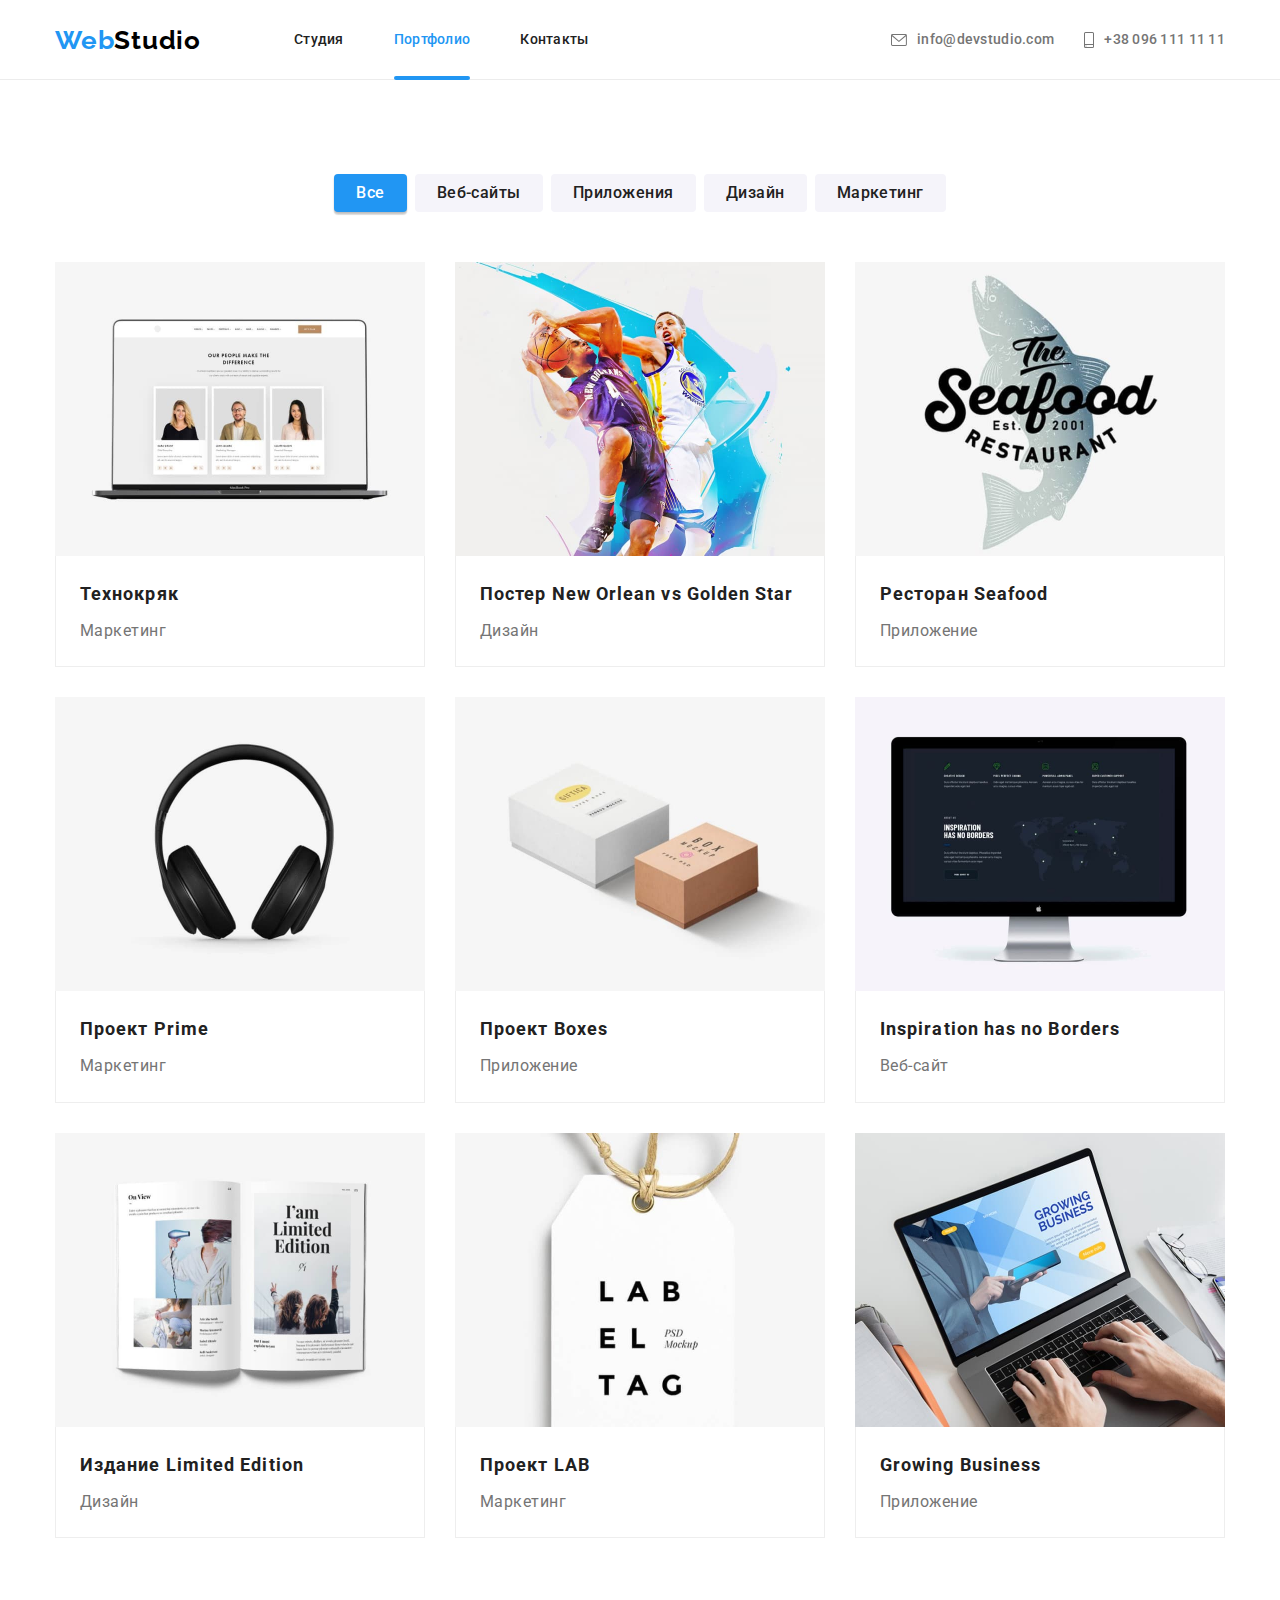
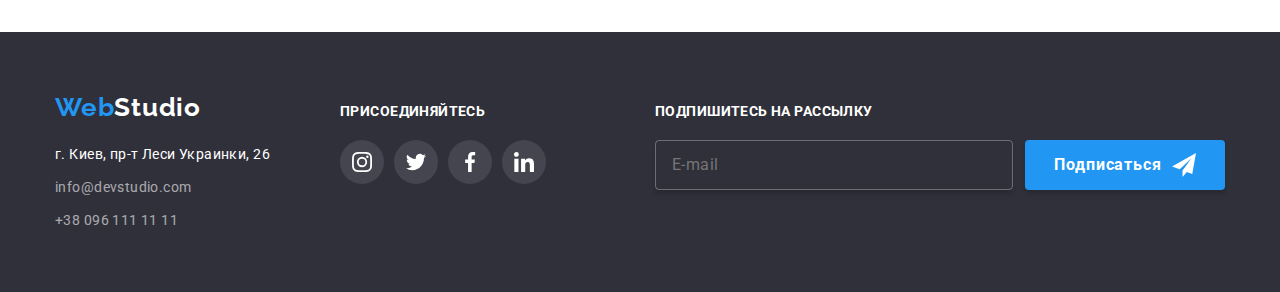
==== commit 4ee4678e: "Adds responsive images" ====
--- a/portfolio.html
+++ b/portfolio.html
@@ -134,12 +134,32 @@
             <li class="gallery__item">
               <a href="" class="gallery__link">
                 <div class="gallery__thumb">
-                  <img
-                    class="gallery__image"
-                    src="./images/tehnokryak.jpg"
-                    alt="Открытый ноутбук с изображениями людей"
-                    width="370"
-                  />
+                  <picture>
+                    <source
+                      srcset="
+                        ./images/portfolio/portfolio1/portfolio1-desktop-370.jpg 370w,
+                        ./images/portfolio/portfolio1/portfolio1-desktop-740.jpg 740w
+                      "
+                      media="(min-width: 1200px)"
+                    />
+                    <source
+                      srcset="
+                        ./images/portfolio/portfolio1/portfolio1-tablet-354.jpg 354w,
+                        ./images/portfolio/portfolio1/portfolio1-tablet-708.jpg 708w
+                      "
+                      media="(min-width: 768px)"
+                    />
+                    <img
+                      class="gallery__image"
+                      srcset="
+                        ./images/portfolio/portfolio1/portfolio1-mobile-450.jpg 450w,
+                        ./images/portfolio/portfolio1/portfolio1-mobile-900.jpg 900w
+                      "
+                      src="./images/portfolio/portfolio1/portfolio1-mobile-450.jpg"
+                      alt="Открытый ноутбук с изображениями людей"
+                      sizes="(min-width: 1200px) 33vw, (min-width: 768px) 50vw, 100vw"
+                    />
+                  </picture>
                   <p class="gallery__actions">
                     Ресурс предлагает комплексные предложения с разным уровнем
                     функционала и сервисов. Все это позволит посетителю получить
@@ -155,12 +175,32 @@
             <li class="gallery__item">
               <a href="" class="gallery__link">
                 <div class="gallery__thumb">
-                  <img
-                    class="gallery__image"
-                    src="./images/basketball.jpg"
-                    alt="Два баскетболиста в игре"
-                    width="370"
-                  />
+                  <picture>
+                    <source
+                      srcset="
+                        ./images/portfolio/portfolio2/portfolio2-desktop-370.jpg 370w,
+                        ./images/portfolio/portfolio2/portfolio2-desktop-740.jpg 740w
+                      "
+                      media="(min-width: 1200px)"
+                    />
+                    <source
+                      srcset="
+                        ./images/portfolio/portfolio2/portfolio2-tablet-354.jpg 354w,
+                        ./images/portfolio/portfolio2/portfolio2-tablet-708.jpg 708w
+                      "
+                      media="(min-width: 768px)"
+                    />
+                    <img
+                      class="gallery__image"
+                      srcset="
+                        ./images/portfolio/portfolio2/portfolio2-mobile-450.jpg 450w,
+                        ./images/portfolio/portfolio2/portfolio2-mobile-900.jpg 900w
+                      "
+                      src="./images/portfolio/portfolio2/portfolio2-mobile-450.jpg"
+                      alt="Два баскетболиста в игре"
+                      sizes="(min-width: 1200px) 33vw, (min-width: 768px) 50vw, 100vw"
+                    />
+                  </picture>
                   <p class="gallery__actions">
                     Ресурс предлагает комплексные предложения с разным уровнем
                     функционала и сервисов. Все это позволит посетителю получить
@@ -178,12 +218,32 @@
             <li class="gallery__item">
               <a href="" class="gallery__link">
                 <div class="gallery__thumb">
-                  <img
-                    class="gallery__image"
-                    src="./images/seafood.jpg"
-                    alt="Логотип ресторана Seafood"
-                    width="370"
-                  />
+                  <picture>
+                    <source
+                      srcset="
+                        ./images/portfolio/portfolio3/portfolio3-desktop-370.jpg 370w,
+                        ./images/portfolio/portfolio3/portfolio3-desktop-740.jpg 740w
+                      "
+                      media="(min-width: 1200px)"
+                    />
+                    <source
+                      srcset="
+                        ./images/portfolio/portfolio3/portfolio3-tablet-354.jpg 354w,
+                        ./images/portfolio/portfolio3/portfolio3-tablet-708.jpg 708w
+                      "
+                      media="(min-width: 768px)"
+                    />
+                    <img
+                      class="gallery__image"
+                      srcset="
+                        ./images/portfolio/portfolio3/portfolio3-mobile-450.jpg 450w,
+                        ./images/portfolio/portfolio3/portfolio3-mobile-900.jpg 900w
+                      "
+                      src="./images/portfolio/portfolio3/portfolio3-mobile-450.jpg"
+                      alt="Логотип ресторана Seafood"
+                      sizes="(min-width: 1200px) 33vw, (min-width: 768px) 50vw, 100vw"
+                    />
+                  </picture>
                   <p class="gallery__actions">
                     Ресурс предлагает комплексные предложения с разным уровнем
                     функционала и сервисов. Все это позволит посетителю получить
@@ -201,12 +261,32 @@
             <li class="gallery__item">
               <a href="" class="gallery__link">
                 <div class="gallery__thumb">
-                  <img
-                    class="gallery__image"
-                    src="./images/prime.jpg"
-                    alt="Черные наушники"
-                    width="370"
-                  />
+                  <picture>
+                    <source
+                      srcset="
+                        ./images/portfolio/portfolio4/portfolio4-desktop-370.jpg 370w,
+                        ./images/portfolio/portfolio4/portfolio4-desktop-740.jpg 740w
+                      "
+                      media="(min-width: 1200px)"
+                    />
+                    <source
+                      srcset="
+                        ./images/portfolio/portfolio4/portfolio4-tablet-354.jpg 354w,
+                        ./images/portfolio/portfolio4/portfolio4-tablet-708.jpg 708w
+                      "
+                      media="(min-width: 768px)"
+                    />
+                    <img
+                      class="gallery__image"
+                      srcset="
+                        ./images/portfolio/portfolio4/portfolio4-mobile-450.jpg 450w,
+                        ./images/portfolio/portfolio4/portfolio4-mobile-900.jpg 900w
+                      "
+                      src="./images/portfolio/portfolio4/portfolio4-mobile-450.jpg"
+                      alt="Черные наушники"
+                      sizes="(min-width: 1200px) 33vw, (min-width: 768px) 50vw, 100vw"
+                    />
+                  </picture>
                   <p class="gallery__actions">
                     Ресурс предлагает комплексные предложения с разным уровнем
                     функционала и сервисов. Все это позволит посетителю получить
@@ -224,12 +304,32 @@
             <li class="gallery__item">
               <a href="" class="gallery__link">
                 <div class="gallery__thumb">
-                  <img
-                    class="gallery__image"
-                    src="./images/boxes.jpg"
-                    alt="Две коробки - коричневая и белая"
-                    width="370"
-                  />
+                  <picture>
+                    <source
+                      srcset="
+                        ./images/portfolio/portfolio5/portfolio5-desktop-370.jpg 370w,
+                        ./images/portfolio/portfolio5/portfolio5-desktop-740.jpg 740w
+                      "
+                      media="(min-width: 1200px)"
+                    />
+                    <source
+                      srcset="
+                        ./images/portfolio/portfolio5/portfolio5-tablet-354.jpg 354w,
+                        ./images/portfolio/portfolio5/portfolio5-tablet-708.jpg 708w
+                      "
+                      media="(min-width: 768px)"
+                    />
+                    <img
+                      class="gallery__image"
+                      srcset="
+                        ./images/portfolio/portfolio5/portfolio5-mobile-450.jpg 450w,
+                        ./images/portfolio/portfolio5/portfolio5-mobile-900.jpg 900w
+                      "
+                      src="./images/portfolio/portfolio5/portfolio5-mobile-450.jpg"
+                      alt="Две коробки - коричневая и белая"
+                      sizes="(min-width: 1200px) 33vw, (min-width: 768px) 50vw, 100vw"
+                    />
+                  </picture>
                   <p class="gallery__actions">
                     Ресурс предлагает комплексные предложения с разным уровнем
                     функционала и сервисов. Все это позволит посетителю получить
@@ -247,12 +347,32 @@
             <li class="gallery__item">
               <a href="" class="gallery__link">
                 <div class="gallery__thumb">
-                  <img
-                    class="gallery__image"
-                    src="./images/inspiration.jpg"
-                    alt="Монитор с изображением страницы сайта"
-                    width="370"
-                  />
+                  <picture>
+                    <source
+                      srcset="
+                        ./images/portfolio/portfolio6/portfolio6-desktop-370.jpg 370w,
+                        ./images/portfolio/portfolio6/portfolio6-desktop-740.jpg 740w
+                      "
+                      media="(min-width: 1200px)"
+                    />
+                    <source
+                      srcset="
+                        ./images/portfolio/portfolio6/portfolio6-tablet-354.jpg 354w,
+                        ./images/portfolio/portfolio6/portfolio6-tablet-708.jpg 708w
+                      "
+                      media="(min-width: 768px)"
+                    />
+                    <img
+                      class="gallery__image"
+                      srcset="
+                        ./images/portfolio/portfolio6/portfolio6-mobile-450.jpg 450w,
+                        ./images/portfolio/portfolio6/portfolio6-mobile-900.jpg 900w
+                      "
+                      src="./images/portfolio/portfolio6/portfolio6-mobile-450.jpg"
+                      alt="Монитор с изображением страницы сайта"
+                      sizes="(min-width: 1200px) 33vw, (min-width: 768px) 50vw, 100vw"
+                    />
+                  </picture>
                   <p class="gallery__actions">
                     Ресурс предлагает комплексные предложения с разным уровнем
                     функционала и сервисов. Все это позволит посетителю получить
@@ -270,12 +390,32 @@
             <li class="gallery__item">
               <a href="" class="gallery__link">
                 <div class="gallery__thumb">
-                  <img
-                    class="gallery__image"
-                    src="./images/edition.jpg"
-                    alt="Открытый журнал"
-                    width="370"
-                  />
+                  <picture>
+                    <source
+                      srcset="
+                        ./images/portfolio/portfolio7/portfolio7-desktop-370.jpg 370w,
+                        ./images/portfolio/portfolio7/portfolio7-desktop-740.jpg 740w
+                      "
+                      media="(min-width: 1200px)"
+                    />
+                    <source
+                      srcset="
+                        ./images/portfolio/portfolio7/portfolio7-tablet-354.jpg 354w,
+                        ./images/portfolio/portfolio7/portfolio7-tablet-708.jpg 708w
+                      "
+                      media="(min-width: 768px)"
+                    />
+                    <img
+                      class="gallery__image"
+                      srcset="
+                        ./images/portfolio/portfolio7/portfolio7-mobile-450.jpg 450w,
+                        ./images/portfolio/portfolio7/portfolio7-mobile-900.jpg 900w
+                      "
+                      src="./images/portfolio/portfolio7/portfolio7-mobile-450.jpg"
+                      alt="Открытый журнал"
+                      sizes="(min-width: 1200px) 33vw, (min-width: 768px) 50vw, 100vw"
+                    />
+                  </picture>
                   <p class="gallery__actions">
                     Ресурс предлагает комплексные предложения с разным уровнем
                     функционала и сервисов. Все это позволит посетителю получить
@@ -293,12 +433,32 @@
             <li class="gallery__item">
               <a href="" class="gallery__link">
                 <div class="gallery__thumb">
-                  <img
-                    class="gallery__image"
-                    src="./images/lab.jpg"
-                    alt="Бумажная этикетка с изображенными буквами"
-                    width="370"
-                  />
+                  <picture>
+                    <source
+                      srcset="
+                        ./images/portfolio/portfolio8/portfolio8-desktop-370.jpg 370w,
+                        ./images/portfolio/portfolio8/portfolio8-desktop-740.jpg 740w
+                      "
+                      media="(min-width: 1200px)"
+                    />
+                    <source
+                      srcset="
+                        ./images/portfolio/portfolio8/portfolio8-tablet-354.jpg 354w,
+                        ./images/portfolio/portfolio8/portfolio8-tablet-708.jpg 708w
+                      "
+                      media="(min-width: 768px)"
+                    />
+                    <img
+                      class="gallery__image"
+                      srcset="
+                        ./images/portfolio/portfolio8/portfolio8-mobile-450.jpg 450w,
+                        ./images/portfolio/portfolio8/portfolio8-mobile-900.jpg 900w
+                      "
+                      src="./images/portfolio/portfolio8/portfolio8-mobile-450.jpg"
+                      alt="Бумажная этикетка с изображенными буквами"
+                      sizes="(min-width: 1200px) 33vw, (min-width: 768px) 50vw, 100vw"
+                    />
+                  </picture>
                   <p class="gallery__actions">
                     Ресурс предлагает комплексные предложения с разным уровнем
                     функционала и сервисов. Все это позволит посетителю получить
@@ -316,12 +476,32 @@
             <li class="gallery__item">
               <a href="" class="gallery__link">
                 <div class="gallery__thumb">
-                  <img
-                    class="gallery__image"
-                    src="./images/growing.jpg"
-                    alt=""
-                    width="370"
-                  />
+                  <picture>
+                    <source
+                      srcset="
+                        ./images/portfolio/portfolio9/portfolio9-desktop-370.jpg 370w,
+                        ./images/portfolio/portfolio9/portfolio9-desktop-740.jpg 740w
+                      "
+                      media="(min-width: 1200px)"
+                    />
+                    <source
+                      srcset="
+                        ./images/portfolio/portfolio9/portfolio9-tablet-354.jpg 354w,
+                        ./images/portfolio/portfolio9/portfolio9-tablet-708.jpg 708w
+                      "
+                      media="(min-width: 768px)"
+                    />
+                    <img
+                      class="gallery__image"
+                      srcset="
+                        ./images/portfolio/portfolio9/portfolio9-mobile-450.jpg 450w,
+                        ./images/portfolio/portfolio9/portfolio9-mobile-900.jpg 900w
+                      "
+                      src="./images/portfolio/portfolio9/portfolio9-mobile-450.jpg"
+                      alt="Работа за ноутбуком"
+                      sizes="(min-width: 1200px) 33vw, (min-width: 768px) 50vw, 100vw"
+                    />
+                  </picture>
                   <p class="gallery__actions">
                     Ресурс предлагает комплексные предложения с разным уровнем
                     функционала и сервисов. Все это позволит посетителю получить
@@ -421,6 +601,6 @@
         </div>
       </div>
     </footer>
-    <script src="./js/menu.js"></script>
+    <script src="./js/mobile-menu.js"></script>
   </body>
 </html>
--- a/css/main.min.css
+++ b/css/main.min.css
@@ -1,3 +1 @@
-/*! modern-normalize v1.1.0 | MIT License | https://github.com/sindresorhus/modern-normalize */*,::before,::after{-webkit-box-sizing:border-box;box-sizing:border-box}html{line-height:1.15;-webkit-text-size-adjust:100%;-moz-tab-size:4;-o-tab-size:4;tab-size:4}body{margin:0;font-family:system-ui,-apple-system,"Segoe UI",Roboto,Helvetica,Arial,sans-serif,"Apple Color Emoji","Segoe UI Emoji"}hr{height:0;color:inherit}abbr[title]{-webkit-text-decoration:underline dotted;text-decoration:underline dotted}b,strong{font-weight:bolder}code,kbd,samp,pre{font-family:ui-monospace, SFMono-Regular, Consolas, "Liberation Mono", Menlo,- monospace;font-size:1em}small{font-size:80%}sub,sup{font-size:75%;line-height:0;position:relative;vertical-align:baseline}sub{bottom:-0.25em}sup{top:-0.5em}table{text-indent:0;border-color:inherit}button,input,optgroup,select,textarea{font-family:inherit;font-size:100%;line-height:1.15;margin:0}button,select{text-transform:none}button,[type="button"],[type="reset"],[type="submit"]{-webkit-appearance:button}::-moz-focus-inner{border-style:none;padding:0}:-moz-focusring{outline:1px dotted ButtonText}:-moz-ui-invalid{box-shadow:none}legend{padding:0}progress{vertical-align:baseline}::-webkit-inner-spin-button,::-webkit-outer-spin-button{height:auto}[type="search"]{-webkit-appearance:textfield;outline-offset:-2px}::-webkit-search-decoration{-webkit-appearance:none}::-webkit-file-upload-button{-webkit-appearance:button;font:inherit}summary{display:list-item}h1,h2,h3,h4,h5,h6,p,ul{margin-top:0;margin-bottom:0}ul{list-style:none;padding:0}a{text-decoration:none}button{cursor:pointer}.visually-hidden{position:absolute;white-space:nowrap;width:1px;height:1px;overflow:hidden;border:0;padding:0;clip:rect(0 0 0 0);-webkit-clip-path:inset(50%);clip-path:inset(50%);margin:-1px}.features__title,.work__title,.team__title,.social-block__subtitle,.subscribe-section__subtitle{color:#212121;letter-spacing:0.03em;font-size:inherit;text-transform:uppercase}.features__text,.team__text{line-height:1.71;letter-spacing:0.03em}.button,.features__box,.work__overlay,.social-list__link,.clients__link,.button-close,.form-agreement{display:-webkit-box;display:-ms-flexbox;display:flex;-webkit-box-align:center;-ms-flex-align:center;align-items:center;-webkit-box-pack:center;-ms-flex-pack:center;justify-content:center}body{background-color:#fff;color:#757575;font-family:Roboto,sans-serif;font-size:14px}body.modal-open{overflow:hidden}@media screen and (max-width: 767.98px){body.menu-open{overflow:hidden}}.section{padding-top:60px;padding-bottom:60px}@media screen and (min-width: 1200px){.section{padding-top:94px;padding-bottom:94px}}.section__title{margin-bottom:30px;color:#212121;font-size:28px;line-height:1.18;letter-spacing:0.03em;text-align:center}@media screen and (min-width: 1200px){.section__title{margin-bottom:50px;font-size:36px;line-height:1.17}}.container{padding-left:15px;padding-right:15px;margin:0 auto}@media screen and (min-width: 480px){.container{width:480px}}@media screen and (min-width: 768px){.container{width:768px}}@media screen and (min-width: 1200px){.container{width:1200px}}.button{margin-left:auto;margin-right:auto;width:200px;height:50px;padding:0;border:none;color:#fff;background-color:#2196f3;-webkit-box-shadow:0px 4px 4px rgba(0,0,0,0.15);box-shadow:0px 4px 4px rgba(0,0,0,0.15);font-family:inherit;font-weight:700;font-size:16px;line-height:1.88;letter-spacing:0.06em;border-radius:4px;-webkit-transition:background-color 250ms cubic-bezier(0.4, 0, 0.2, 1);transition:background-color 250ms cubic-bezier(0.4, 0, 0.2, 1)}.button:hover,.button:focus{background-color:#188ce8}.logo{display:block;font-family:Raleway,sans-serif;font-weight:700;font-size:24px;line-height:1.17;letter-spacing:0.03em;color:#2196f3}@media screen and (min-width: 1200px){.logo{font-size:26px;line-height:1.19}}.logo__dark{color:#000}.logo__light{color:#fff}.header{border-bottom:1px solid #ececec}@media screen and (max-width: 767.98px){.header{position:relative}}.header__logo{padding-top:16px;padding-bottom:15px}@media screen and (min-width: 768px){.header__logo{margin-right:88px;padding-top:26px;padding-bottom:25px}}@media screen and (min-width: 1200px){.header__logo{margin-right:93px;padding-top:24px;padding-bottom:23px}}.navigation{display:-webkit-box;display:-ms-flexbox;display:flex;-webkit-box-align:center;-ms-flex-align:center;align-items:center;-webkit-box-pack:justify;-ms-flex-pack:justify;justify-content:space-between}.button-menu{display:-webkit-inline-box;display:-ms-inline-flexbox;display:inline-flex;padding:0;border:0;color:#212121;background-color:transparent;-webkit-transition:color 250ms cubic-bezier(0.4, 0, 0.2, 1);transition:color 250ms cubic-bezier(0.4, 0, 0.2, 1)}.button-menu.is-open{position:fixed;top:10px;right:15px;z-index:3}.button-menu:hover,.button-menu:focus{color:#2196f3}@media screen and (min-width: 768px){.button-menu{display:none}}.button-menu__icon-cross{display:none}.button-menu.is-open .button-menu__icon-cross{display:block}.button-menu.is-open .button-menu__icon-menu{display:none}.menu-container{font-weight:500;letter-spacing:0.02em;background-color:#fff}@media screen and (max-width: 767.98px){.menu-container{position:fixed;top:0;left:0;overflow-y:scroll;width:100vw;height:100vh;z-index:2;padding:48px 40px;-webkit-transform:translateY(-100%);transform:translateY(-100%);-webkit-transition:-webkit-transform 250ms cubic-bezier(0.4, 0, 0.2, 1);transition:-webkit-transform 250ms cubic-bezier(0.4, 0, 0.2, 1);transition:transform 250ms cubic-bezier(0.4, 0, 0.2, 1);transition:transform 250ms cubic-bezier(0.4, 0, 0.2, 1), -webkit-transform 250ms cubic-bezier(0.4, 0, 0.2, 1)}.menu-container.is-open{-webkit-transform:translateY(0);transform:translateY(0);display:-webkit-box;display:-ms-flexbox;display:flex;-webkit-box-orient:vertical;-webkit-box-direction:normal;-ms-flex-direction:column;flex-direction:column}}@media screen and (min-width: 768px){.menu-container{display:-webkit-box;display:-ms-flexbox;display:flex;-webkit-box-pack:justify;-ms-flex-pack:justify;justify-content:space-between;-webkit-box-flex:1;-ms-flex-positive:1;flex-grow:1}}@media screen and (min-width: 768px){.navigation__list{display:-webkit-box;display:-ms-flexbox;display:flex}}@media screen and (max-width: 767.98px){.navigation__item:not(:last-child){margin-bottom:32px}}@media screen and (min-width: 768px){.navigation__item:not(:last-child){margin-right:50px}}.navigation__link{display:block;font-size:40px;line-height:1.18;color:#212121;-webkit-transition:color 250ms cubic-bezier(0.4, 0, 0.2, 1);transition:color 250ms cubic-bezier(0.4, 0, 0.2, 1)}.navigation__link:hover,.navigation__link:focus{color:#2196f3}@media screen and (min-width: 768px){.navigation__link{padding-top:32px;padding-bottom:31px;font-size:14px;line-height:1.14}}.navigation__link--current{color:#2196f3}@media screen and (min-width: 768px){.navigation__link--current{position:relative}.navigation__link--current::after{display:inline-block;content:"";position:absolute;left:0;bottom:-1px;width:100%;height:4px;border-radius:2px;background-color:#2196f3}}.contacts{display:-webkit-box;display:-ms-flexbox;display:flex}@media screen and (max-width: 767.98px){.contacts{margin-top:auto;-webkit-box-orient:vertical;-webkit-box-direction:normal;-ms-flex-direction:column;flex-direction:column;-webkit-box-pack:justify;-ms-flex-pack:justify;justify-content:space-between}}@media screen and (min-width: 768px) and (max-width: 1199.98px){.contacts{-webkit-box-orient:vertical;-webkit-box-direction:reverse;-ms-flex-direction:column-reverse;flex-direction:column-reverse;-webkit-box-pack:center;-ms-flex-pack:center;justify-content:center}}@media screen and (min-width: 1200px){.contacts{-webkit-box-orient:horizontal;-webkit-box-direction:reverse;-ms-flex-direction:row-reverse;flex-direction:row-reverse;margin-left:auto}}@media screen and (max-width: 767.98px){.contacts__item:not(:last-child){margin-bottom:32px}}@media screen and (min-width: 768px) and (max-width: 1199.98px){.contacts__item:not(:last-child){margin-top:10px}}@media screen and (min-width: 1200px){.contacts__item:not(:last-child){margin-left:30px}}.contacts__link{font-size:24px;line-height:1.17;color:#757575;-webkit-transition:color 250ms cubic-bezier(0.4, 0, 0.2, 1);transition:color 250ms cubic-bezier(0.4, 0, 0.2, 1)}@media screen and (min-width: 768px){.contacts__link{display:-webkit-box;display:-ms-flexbox;display:flex;-webkit-box-align:center;-ms-flex-align:center;align-items:center;font-size:12px;line-height:1.17}}@media screen and (min-width: 1200px){.contacts__link{font-size:14px;line-height:1.14;padding-top:32px;padding-bottom:31px}}.contacts__link:hover,.contacts__link:focus{color:#2196f3}@media screen and (min-width: 768px) and (max-width: 1199.98px){.contacts__link--mail{padding-top:20px}}@media screen and (max-width: 767.98px){.contacts__link--phone{font-size:34px;line-height:1.18;color:#2196f3}}@media screen and (min-width: 768px) and (max-width: 1199.98px){.contacts__link--phone{padding-bottom:19px}}.contacts__icon{margin-right:10px;fill:currentColor}@media screen and (max-width: 767.98px){.contacts__icon{display:none}}.menu-social{display:-webkit-box;display:-ms-flexbox;display:flex;-ms-flex-wrap:wrap;flex-wrap:wrap;margin-top:64px}@media screen and (min-width: 768px){.menu-social{display:none}}.menu-social__item{padding:0 10px}.menu-social__item:not(:last-child){border-right:1px solid rgba(33,33,33,0.2)}.menu-social__link{font-size:18px;line-height:1.22;color:#2196f3}.hero{padding-top:118px;padding-bottom:118px;height:400px;margin-right:auto;margin-left:auto;background-image:-webkit-gradient(linear, left top, right top, from(rgba(47,48,58,0.4)), to(rgba(47,48,58,0.4))),url(../images/hero.jpg);background-image:linear-gradient(to right, rgba(47,48,58,0.4), rgba(47,48,58,0.4)),url(../images/hero.jpg);background-color:#c4c4c4;background-repeat:no-repeat;background-position:center;background-size:cover;color:#fff;text-align:center}@media screen and (min-width: 1200px){.hero{padding-top:200px;padding-bottom:200px;height:600px;max-width:1600px}}.hero__title{margin-bottom:30px;font-weight:900;font-size:26px;line-height:1.62;letter-spacing:0.06em;text-transform:uppercase}@media screen and (min-width: 1200px){.hero__title{font-size:44px;line-height:1.36}}@media screen and (min-width: 768px){.features{display:-webkit-box;display:-ms-flexbox;display:flex;-ms-flex-wrap:wrap;flex-wrap:wrap;margin:calc((-1) * 30px / 2)}}@media screen and (min-width: 768px){.features__item{-ms-flex-preferred-size:calc((100% - 2 * 30px) / 2);flex-basis:calc((100% - 2 * 30px) / 2);margin:calc(30px / 2)}}@media screen and (min-width: 1200px){.features__item{-ms-flex-preferred-size:calc((100% - 4 * 30px) / 4);flex-basis:calc((100% - 4 * 30px) / 4);margin:calc(30px / 2)}}@media screen and (max-width: 767.98px){.features__item:not(:last-child){margin-bottom:30px}}.features__box{height:120px;background-color:#f5f4fa;border-radius:4px;margin-bottom:30px}.features__title{text-align:center;margin-bottom:10px;line-height:1.14}.section--no-padding-top{padding-top:0}@media screen and (max-width: 1199.98px){.section--hiden{display:none}}.work{display:-webkit-box;display:-ms-flexbox;display:flex;margin:calc((-1) * 30px / 2)}.work__item{-ms-flex-preferred-size:calc((100% - 3 * 30px) / 3);flex-basis:calc((100% - 3 * 30px) / 3);margin:calc(30px / 2)}.work__image{display:block;max-width:100%}.work__thumb{position:relative}.work__overlay{position:absolute;width:100%;height:70px;bottom:0;background-color:rgba(47,48,58,0.8)}.work__title{color:#fff;line-height:1.14;letter-spacing:0.03em}.social-list{display:-webkit-box;display:-ms-flexbox;display:flex;-ms-flex-wrap:wrap;flex-wrap:wrap;-webkit-box-pack:center;-ms-flex-pack:center;justify-content:center}.social-list__item:not(:last-child){margin-right:10px}.social-list__link{height:44px;width:44px;border-radius:50%;color:#afb1b8;background-color:#fff;-webkit-transition:color 250ms cubic-bezier(0.4, 0, 0.2, 1),background-color 250ms cubic-bezier(0.4, 0, 0.2, 1);transition:color 250ms cubic-bezier(0.4, 0, 0.2, 1),background-color 250ms cubic-bezier(0.4, 0, 0.2, 1)}.social-list__link:hover,.social-list__link:focus{color:#fff;background-color:#2196f3}.social-list__icon{fill:currentColor}.section--other-background{background-color:#f5f4fa}@media screen and (min-width: 768px){.team{display:-webkit-box;display:-ms-flexbox;display:flex;-ms-flex-wrap:wrap;flex-wrap:wrap;margin:calc((-1) * 30px / 2)}}.team__item{-webkit-box-shadow:0px 1px 3px rgba(0,0,0,0.12),0px 1px 1px rgba(0,0,0,0.14),0px 2px 1px rgba(0,0,0,0.2);box-shadow:0px 1px 3px rgba(0,0,0,0.12),0px 1px 1px rgba(0,0,0,0.14),0px 2px 1px rgba(0,0,0,0.2);border-radius:0px 0px 4px 4px}@media screen and (min-width: 768px){.team__item{-ms-flex-preferred-size:calc((100% - 2 * 30px) / 2);flex-basis:calc((100% - 2 * 30px) / 2);margin:calc(30px / 2)}}@media screen and (min-width: 1200px){.team__item{-ms-flex-preferred-size:calc((100% - 4 * 30px) / 4);flex-basis:calc((100% - 4 * 30px) / 4);margin:calc(30px / 2)}}@media screen and (max-width: 767.98px){.team__item:not(:last-child){margin-bottom:30px}}.team__image{display:block;max-width:100%}.team__box{padding-top:30px;padding-bottom:24px;max-width:100%;text-align:center;background-color:#fff;font-size:16px;line-height:1.19}@media screen and (min-width: 1200px){.team__box{padding-bottom:30px}}.team__title{margin-bottom:10px;font-weight:500;text-transform:none}.team__text{line-height:1.19;margin-bottom:16px}.clients{display:-webkit-box;display:-ms-flexbox;display:flex;-ms-flex-wrap:wrap;flex-wrap:wrap;margin:calc((-1) * 30px / 2)}.clients__item{-ms-flex-preferred-size:calc((100% - 2 * 30px) / 2);flex-basis:calc((100% - 2 * 30px) / 2);margin:calc(30px / 2)}@media screen and (min-width: 768px){.clients__item{-ms-flex-preferred-size:calc((100% - 3 * 30px) / 3);flex-basis:calc((100% - 3 * 30px) / 3);margin:calc(30px / 2)}}@media screen and (min-width: 1200px){.clients__item{-ms-flex-preferred-size:calc((100% - 6 * 30px) / 6);flex-basis:calc((100% - 6 * 30px) / 6);margin:calc(30px / 2)}}.clients__link{height:92px;color:#afb1b8;background-color:#fff;border:1px solid #afb1b8;border-radius:4px;-webkit-transition:color 250ms cubic-bezier(0.4, 0, 0.2, 1),border-color 250ms cubic-bezier(0.4, 0, 0.2, 1);transition:color 250ms cubic-bezier(0.4, 0, 0.2, 1),border-color 250ms cubic-bezier(0.4, 0, 0.2, 1)}.clients__link:hover,.clients__link:focus{color:#2196f3;border-color:#2196f3}.clients__icon{fill:currentColor}.footer{text-align:center;padding-top:60px;padding-bottom:60px;background-color:#2f303a}@media screen and (min-width: 1200px){.footer{text-align:left}}@media screen and (min-width: 768px){.container--footer{display:-webkit-box;display:-ms-flexbox;display:flex;-ms-flex-wrap:wrap;flex-wrap:wrap;-webkit-box-align:baseline;-ms-flex-align:baseline;align-items:baseline;-ms-flex-pack:distribute;justify-content:space-around}}@media screen and (min-width: 1200px){.container--footer{-ms-flex-wrap:nowrap;flex-wrap:nowrap;-webkit-box-pack:start;-ms-flex-pack:start;justify-content:flex-start}}.footer__main-block{margin:0 0 60px}@media screen and (min-width: 1200px){.footer__main-block{margin:0}}.adress{margin-top:20px}.adress__list{font-style:normal;font-weight:400;line-height:1.71;letter-spacing:0.03em}.adress__link{color:rgba(255,255,255,0.6);-webkit-transition:color 250ms cubic-bezier(0.4, 0, 0.2, 1);transition:color 250ms cubic-bezier(0.4, 0, 0.2, 1)}.adress__link:hover,.adress__link:focus{color:#2196f3}.adress__link--map{color:#fff}.adress__item:not(:last-child){margin-bottom:8px}@media screen and (min-width: 1200px){.adress__item:not(:last-child){margin-bottom:9px}}.social-block{margin:0 0 60px}@media screen and (min-width: 1200px){.social-block{margin:0 0 0 70px}}.social-block__subtitle,.subscribe-section__subtitle{margin-bottom:20px;color:#fff;line-height:1.14}.social-list__link--footer{color:#fff;background-color:rgba(255,255,255,0.1)}.social-list__link--footer:hover,.social-list__link--footer:focus{background-color:#2196f3}@media screen and (min-width: 1200px){.subscribe-section{margin-left:auto}}@media screen and (min-width: 1200px){.subscribe-form{display:-webkit-box;display:-ms-flexbox;display:flex}}.subscribe-form__input{width:100%;height:50px;margin:0 0 20px;padding-left:16px;padding-right:0;color:rgba(255,255,255,0.6);background-color:inherit;border:1px solid rgba(255,255,255,0.3);-webkit-box-shadow:0px 4px 4px rgba(0,0,0,0.15);box-shadow:0px 4px 4px rgba(0,0,0,0.15);border-radius:4px}.subscribe-form__input::-webkit-input-placeholder{font-size:16px;line-height:1.25;letter-spacing:0.03em}.subscribe-form__input:-ms-input-placeholder{font-size:16px;line-height:1.25;letter-spacing:0.03em}.subscribe-form__input::-ms-input-placeholder{font-size:16px;line-height:1.25;letter-spacing:0.03em}.subscribe-form__input::placeholder{font-size:16px;line-height:1.25;letter-spacing:0.03em}@media screen and (min-width: 768px){.subscribe-form__input{width:450px}}@media screen and (min-width: 1200px){.subscribe-form__input{width:358px;margin:0 12px 0 0}}.button__icon{margin-left:10px;fill:#fff}.backdrop{position:fixed;top:0;left:0;overflow-y:scroll;width:100%;height:100%;background-color:rgba(0,0,0,0.2);opacity:1;visibility:visible;-webkit-transition:opacity 250ms cubic-bezier(0.4, 0, 0.2, 1),visibility 250ms cubic-bezier(0.4, 0, 0.2, 1);transition:opacity 250ms cubic-bezier(0.4, 0, 0.2, 1),visibility 250ms cubic-bezier(0.4, 0, 0.2, 1)}@media screen and (max-width: 767.98px){.backdrop{padding-top:93px}}@media screen and (min-width: 768px) and (max-width: 1199.98px){.backdrop{padding-top:208px}}.backdrop--hidden{visibility:hidden;opacity:0;pointer-events:none}.modal{padding:40px;background-color:#fff;-webkit-box-shadow:0px 1px 3px rgba(0,0,0,0.12),0px 1px 1px rgba(0,0,0,0.14),0px 2px 1px rgba(0,0,0,0.2);box-shadow:0px 1px 3px rgba(0,0,0,0.12),0px 1px 1px rgba(0,0,0,0.14),0px 2px 1px rgba(0,0,0,0.2);border-radius:4px;opacity:1;-webkit-transition:opacity 250ms cubic-bezier(0.4, 0, 0.2, 1),-webkit-transform 250ms cubic-bezier(0.4, 0, 0.2, 1);transition:opacity 250ms cubic-bezier(0.4, 0, 0.2, 1),-webkit-transform 250ms cubic-bezier(0.4, 0, 0.2, 1);transition:opacity 250ms cubic-bezier(0.4, 0, 0.2, 1),transform 250ms cubic-bezier(0.4, 0, 0.2, 1);transition:opacity 250ms cubic-bezier(0.4, 0, 0.2, 1),transform 250ms cubic-bezier(0.4, 0, 0.2, 1),-webkit-transform 250ms cubic-bezier(0.4, 0, 0.2, 1)}@media screen and (max-width: 1199.98px){.modal{position:relative;max-width:450px;width:100%;height:609px;margin-right:auto;margin-left:auto}}@media screen and (min-width: 1200px){.modal{width:528px;height:581px;position:absolute;top:50%;left:50%;-webkit-transform:translate(-50%, -50%);transform:translate(-50%, -50%)}}.backdrop--hidden .modal{-webkit-transform:translate(-50%, -50%) scale(0);transform:translate(-50%, -50%) scale(0);opacity:0}.button-close{position:absolute;top:8px;right:8px;padding:0;height:30px;width:30px;border-radius:50%;background-color:#fff;color:#000;border:1px solid rgba(0,0,0,0.1);-webkit-transition:color 250ms cubic-bezier(0.4, 0, 0.2, 1);transition:color 250ms cubic-bezier(0.4, 0, 0.2, 1)}.button-close:hover,.button-close:focus{color:#2196f3}.button-close__icon{fill:currentColor}.modal-form__title{display:block;margin-bottom:12px;text-align:center;font-size:20px;line-height:1.5;letter-spacing:0.03em;color:#212121}@media screen and (min-width: 1200px){.modal-form__title{line-height:1.15}}.modal-form__field{position:relative;display:-webkit-box;display:-ms-flexbox;display:flex;-webkit-box-orient:vertical;-webkit-box-direction:normal;-ms-flex-direction:column;flex-direction:column;font-size:12px;line-height:1.17;letter-spacing:0.01em;color:#212121;-webkit-transition:color 250ms cubic-bezier(0.4, 0, 0.2, 1);transition:color 250ms cubic-bezier(0.4, 0, 0.2, 1)}.modal-form__field:focus-within{color:#2196f3}.modal-form__field+.modal-form__field{margin-top:10px}.modal-form__label{color:#757575}.modal-form__input{height:40px;width:100%;padding-left:42px;margin-top:4px;line-height:inherit;border:1px solid rgba(33,33,33,0.2);border-radius:4px;-webkit-transition:border-color 250ms cubic-bezier(0.4, 0, 0.2, 1);transition:border-color 250ms cubic-bezier(0.4, 0, 0.2, 1)}.modal-form__field:focus-within .modal-form__input{border-color:#2196f3}.modal-form__textarea{height:120px;width:100%;padding:12px 16px;margin-top:4px;line-height:inherit;border:1px solid rgba(33,33,33,0.2);border-radius:4px;-webkit-transition:border-color 250ms cubic-bezier(0.4, 0, 0.2, 1);transition:border-color 250ms cubic-bezier(0.4, 0, 0.2, 1);resize:none}.modal-form__field:focus-within .modal-form__textarea{border-color:#2196f3}.modal-form__textarea::-webkit-input-placeholder{font-size:14px;line-height:1.14;letter-spacing:0.01em;color:rgba(117,117,117,0.5)}.modal-form__textarea:-ms-input-placeholder{font-size:14px;line-height:1.14;letter-spacing:0.01em;color:rgba(117,117,117,0.5)}.modal-form__textarea::-ms-input-placeholder{font-size:14px;line-height:1.14;letter-spacing:0.01em;color:rgba(117,117,117,0.5)}.modal-form__textarea::placeholder{font-size:14px;line-height:1.14;letter-spacing:0.01em;color:rgba(117,117,117,0.5)}@media screen and (min-width: 1200px){.modal-form__textarea::-webkit-input-placeholder{font-size:12px;line-height:1.17}.modal-form__textarea:-ms-input-placeholder{font-size:12px;line-height:1.17}.modal-form__textarea::-ms-input-placeholder{font-size:12px;line-height:1.17}.modal-form__textarea::placeholder{font-size:12px;line-height:1.17}.modal-form__field:focus-within .modal-form__textarea::-webkit-input-placeholder{font-size:14px;line-height:1.14}.modal-form__field:focus-within .modal-form__textarea:-ms-input-placeholder{font-size:14px;line-height:1.14}.modal-form__field:focus-within .modal-form__textarea::-ms-input-placeholder{font-size:14px;line-height:1.14}.modal-form__field:focus-within .modal-form__textarea::placeholder{font-size:14px;line-height:1.14}}.modal-form__icon{position:absolute;top:38px;left:12px;-webkit-transform:translateY(-50%);transform:translateY(-50%);fill:currentColor}.form-agreement{margin-top:20px;margin-bottom:30px;font-size:12px;line-height:1.17;letter-spacing:0.03em}@media screen and (min-width: 1200px){.form-agreement{font-size:14px;line-height:1.71}}.form-agreement__icon{margin-right:8px;fill:#fff;border:2px solid #212121;border-radius:2px;-webkit-transition:border-color 250ms cubic-bezier(0.4, 0, 0.2, 1);transition:border-color 250ms cubic-bezier(0.4, 0, 0.2, 1)}.form-agreement__input:focus+.form-agreement__icon{border-color:#2196f3}.form-agreement__input:checked+.form-agreement__icon{background-color:#2196f3;border:0}.form-agreement__link{text-decoration:underline;color:#2196f3}.filtre{display:-webkit-box;display:-ms-flexbox;display:flex;-ms-flex-wrap:wrap;flex-wrap:wrap;margin-bottom:40px}@media screen and (min-width: 768px){.filtre{-webkit-box-pack:center;-ms-flex-pack:center;justify-content:center;margin-bottom:30px}}@media screen and (min-width: 1200px){.filtre{margin-bottom:50px}}@media screen and (max-width: 767.98px){.filtre__item:nth-child(-n+3){margin-bottom:15px}}.filtre__item:not(:last-child){margin-right:8px}@media screen and (max-width: 272px){.filtre__item:not(:last-child){margin-bottom:15px}}.filtre-button{padding:6px 22px;font-weight:500;font-size:16px;letter-spacing:0.03em;line-height:1.63;color:#212121;background-color:#f5f4fa;border:none;border-radius:4px;-webkit-transition:color 250ms cubic-bezier(0.4, 0, 0.2, 1),background-color 250ms cubic-bezier(0.4, 0, 0.2, 1),-webkit-box-shadow 250ms cubic-bezier(0.4, 0, 0.2, 1);transition:color 250ms cubic-bezier(0.4, 0, 0.2, 1),background-color 250ms cubic-bezier(0.4, 0, 0.2, 1),-webkit-box-shadow 250ms cubic-bezier(0.4, 0, 0.2, 1);transition:color 250ms cubic-bezier(0.4, 0, 0.2, 1),background-color 250ms cubic-bezier(0.4, 0, 0.2, 1),box-shadow 250ms cubic-bezier(0.4, 0, 0.2, 1);transition:color 250ms cubic-bezier(0.4, 0, 0.2, 1),background-color 250ms cubic-bezier(0.4, 0, 0.2, 1),box-shadow 250ms cubic-bezier(0.4, 0, 0.2, 1),-webkit-box-shadow 250ms cubic-bezier(0.4, 0, 0.2, 1)}.filtre-button:hover,.filtre-button:focus{color:#fff;background-color:#2196f3;-webkit-box-shadow:0px 3px 1px rgba(0,0,0,0.1),0px 1px 2px rgba(0,0,0,0.08),0px 2px 2px rgba(0,0,0,0.12);box-shadow:0px 3px 1px rgba(0,0,0,0.1),0px 1px 2px rgba(0,0,0,0.08),0px 2px 2px rgba(0,0,0,0.12)}.filtre-button--current{color:#fff;background-color:#2196f3;-webkit-box-shadow:0px 3px 1px rgba(0,0,0,0.1),0px 1px 2px rgba(0,0,0,0.08),0px 2px 2px rgba(0,0,0,0.12);box-shadow:0px 3px 1px rgba(0,0,0,0.1),0px 1px 2px rgba(0,0,0,0.08),0px 2px 2px rgba(0,0,0,0.12)}@media screen and (min-width: 768px){.gallery{display:-webkit-box;display:-ms-flexbox;display:flex;-ms-flex-wrap:wrap;flex-wrap:wrap;margin:calc((-1) * 30px / 2)}}@media screen and (min-width: 768px){.gallery__item{-ms-flex-preferred-size:calc((100% - 2 * 30px) / 2);flex-basis:calc((100% - 2 * 30px) / 2);margin:calc(30px / 2)}}@media screen and (min-width: 1200px){.gallery__item{-ms-flex-preferred-size:calc((100% - 3 * 30px) / 3);flex-basis:calc((100% - 3 * 30px) / 3);margin:calc(30px / 2)}}@media screen and (max-width: 767.98px){.gallery__item:not(:last-child){margin-bottom:30px}}.gallery__link{display:-webkit-box;display:-ms-flexbox;display:flex;-webkit-box-orient:vertical;-webkit-box-direction:normal;-ms-flex-direction:column;flex-direction:column;height:100%;-webkit-transition:-webkit-box-shadow 250ms cubic-bezier(0.4, 0, 0.2, 1);transition:-webkit-box-shadow 250ms cubic-bezier(0.4, 0, 0.2, 1);transition:box-shadow 250ms cubic-bezier(0.4, 0, 0.2, 1);transition:box-shadow 250ms cubic-bezier(0.4, 0, 0.2, 1), -webkit-box-shadow 250ms cubic-bezier(0.4, 0, 0.2, 1)}.gallery__link:hover,.gallery__link:focus{-webkit-box-shadow:0px 1px 1px rgba(0,0,0,0.12),0px 4px 4px rgba(0,0,0,0.06),1px 4px 6px rgba(0,0,0,0.16);box-shadow:0px 1px 1px rgba(0,0,0,0.12),0px 4px 4px rgba(0,0,0,0.06),1px 4px 6px rgba(0,0,0,0.16)}.gallery__thumb{position:relative;overflow:hidden}.gallery__actions{position:absolute;width:100%;height:100%;bottom:0;padding:77px 24px;background-color:rgba(33,150,243,0.9);color:#fff;font-size:18px;line-height:1.56;letter-spacing:0.03em;-webkit-transform:translateY(101%);transform:translateY(101%);-webkit-transition:-webkit-transform 250ms cubic-bezier(0.4, 0, 0.2, 1);transition:-webkit-transform 250ms cubic-bezier(0.4, 0, 0.2, 1);transition:transform 250ms cubic-bezier(0.4, 0, 0.2, 1);transition:transform 250ms cubic-bezier(0.4, 0, 0.2, 1), -webkit-transform 250ms cubic-bezier(0.4, 0, 0.2, 1)}.gallery__link:hover .gallery__actions,.gallery__link:focus .gallery__actions{-webkit-transform:translateY(0);transform:translateY(0)}@media screen and (min-width: 768px){.gallery__actions{padding-top:49px}}@media screen and (min-width: 1200px){.gallery__actions{padding-top:63px;padding-bottom:63px}}.gallery__image{display:block;max-width:100%}.gallery__description{-webkit-box-flex:1;-ms-flex-positive:1;flex-grow:1;padding:20px 24px;border:1px solid #eee;border-top:0}.gallery__title{margin-bottom:4px;color:#212121;font-size:18px;line-height:2;letter-spacing:0.06em}.gallery__text{color:#757575;font-size:16px;line-height:1.89;letter-spacing:0.03em}
-/*# sourceMappingURL=main.min.css.map */+/*! modern-normalize v1.1.0 | MIT License | https://github.com/sindresorhus/modern-normalize */*,::before,::after{-webkit-box-sizing:border-box;box-sizing:border-box}html{line-height:1.15;-webkit-text-size-adjust:100%;-moz-tab-size:4;-o-tab-size:4;tab-size:4}body{margin:0;font-family:system-ui,-apple-system,"Segoe UI",Roboto,Helvetica,Arial,sans-serif,"Apple Color Emoji","Segoe UI Emoji"}hr{height:0;color:inherit}abbr[title]{-webkit-text-decoration:underline dotted;text-decoration:underline dotted}b,strong{font-weight:bolder}code,kbd,samp,pre{font-family:ui-monospace,SFMono-Regular,Consolas,"Liberation Mono",Menlo,monospace;font-size:1em}small{font-size:80%}sub,sup{font-size:75%;line-height:0;position:relative;vertical-align:baseline}sub{bottom:-0.25em}sup{top:-0.5em}table{text-indent:0;border-color:inherit}button,input,optgroup,select,textarea{font-family:inherit;font-size:100%;line-height:1.15;margin:0}button,select{text-transform:none}button,[type=button],[type=reset],[type=submit]{-webkit-appearance:button}::-moz-focus-inner{border-style:none;padding:0}:-moz-focusring{outline:1px dotted ButtonText}:-moz-ui-invalid{box-shadow:none}legend{padding:0}progress{vertical-align:baseline}::-webkit-inner-spin-button,::-webkit-outer-spin-button{height:auto}[type=search]{-webkit-appearance:textfield;outline-offset:-2px}::-webkit-search-decoration{-webkit-appearance:none}::-webkit-file-upload-button{-webkit-appearance:button;font:inherit}summary{display:list-item}h1,h2,h3,h4,h5,h6,p,ul{margin-top:0;margin-bottom:0}ul{list-style:none;padding:0}a{text-decoration:none}button{cursor:pointer}.visually-hidden{position:absolute;white-space:nowrap;width:1px;height:1px;overflow:hidden;border:0;padding:0;clip:rect(0 0 0 0);-webkit-clip-path:inset(50%);clip-path:inset(50%);margin:-1px}.social-block__subtitle,.subscribe-section__subtitle,.team__title,.work__title,.features__title{color:#212121;letter-spacing:.03em;font-size:inherit;text-transform:uppercase}.team__text,.features__text{line-height:1.71;letter-spacing:.03em}.form-agreement,.button-close,.clients__link,.social-list__link,.work__overlay,.features__box,.button{display:-webkit-box;display:-ms-flexbox;display:flex;-webkit-box-align:center;-ms-flex-align:center;align-items:center;-webkit-box-pack:center;-ms-flex-pack:center;justify-content:center}body{background-color:#fff;color:#757575;font-family:Roboto,sans-serif;font-size:14px}body.modal-open{overflow:hidden}@media screen and (max-width: 767.98px){body.menu-open{overflow:hidden}}.section{padding-top:60px;padding-bottom:60px}@media screen and (min-width: 1200px){.section{padding-top:94px;padding-bottom:94px}}.section__title{margin-bottom:30px;color:#212121;font-size:28px;line-height:1.18;letter-spacing:.03em;text-align:center}@media screen and (min-width: 1200px){.section__title{margin-bottom:50px;font-size:36px;line-height:1.17}}.container{padding-left:15px;padding-right:15px;margin:0 auto}@media screen and (min-width: 480px){.container{width:480px}}@media screen and (min-width: 768px){.container{width:768px}}@media screen and (min-width: 1200px){.container{width:1200px}}.button{margin-left:auto;margin-right:auto;width:200px;height:50px;padding:0;border:none;color:#fff;background-color:#2196f3;-webkit-box-shadow:0px 4px 4px rgba(0,0,0,.15);box-shadow:0px 4px 4px rgba(0,0,0,.15);font-family:inherit;font-weight:700;font-size:16px;line-height:1.88;letter-spacing:.06em;border-radius:4px;-webkit-transition:background-color 250ms cubic-bezier(0.4, 0, 0.2, 1);transition:background-color 250ms cubic-bezier(0.4, 0, 0.2, 1)}.button:hover,.button:focus{background-color:#188ce8}.logo{display:block;font-family:Raleway,sans-serif;font-weight:700;font-size:24px;line-height:1.17;letter-spacing:.03em;color:#2196f3}@media screen and (min-width: 1200px){.logo{font-size:26px;line-height:1.19}}.logo__dark{color:#000}.logo__light{color:#fff}.header{border-bottom:1px solid #ececec}@media screen and (max-width: 767.98px){.header{position:relative}}.header__logo{padding-top:16px;padding-bottom:15px}@media screen and (min-width: 768px){.header__logo{margin-right:88px;padding-top:26px;padding-bottom:25px}}@media screen and (min-width: 1200px){.header__logo{margin-right:93px;padding-top:24px;padding-bottom:23px}}.navigation{display:-webkit-box;display:-ms-flexbox;display:flex;-webkit-box-align:center;-ms-flex-align:center;align-items:center;-webkit-box-pack:justify;-ms-flex-pack:justify;justify-content:space-between}.button-menu{display:-webkit-inline-box;display:-ms-inline-flexbox;display:inline-flex;padding:0;border:0;color:#212121;background-color:rgba(0,0,0,0);-webkit-transition:color 250ms cubic-bezier(0.4, 0, 0.2, 1);transition:color 250ms cubic-bezier(0.4, 0, 0.2, 1)}.button-menu.is-open{position:fixed;top:10px;right:15px;z-index:3}.button-menu:hover,.button-menu:focus{color:#2196f3}@media screen and (min-width: 768px){.button-menu{display:none}}.button-menu__icon-cross{display:none}.button-menu.is-open .button-menu__icon-cross{display:block}.button-menu.is-open .button-menu__icon-menu{display:none}.menu-container{font-weight:500;letter-spacing:.02em;background-color:#fff}@media screen and (max-width: 767.98px){.menu-container{position:fixed;top:0;left:0;overflow-y:scroll;width:100vw;height:100vh;z-index:2;padding:48px 40px;-webkit-transform:translateY(-100%);transform:translateY(-100%);-webkit-transition:-webkit-transform 250ms cubic-bezier(0.4, 0, 0.2, 1);transition:-webkit-transform 250ms cubic-bezier(0.4, 0, 0.2, 1);transition:transform 250ms cubic-bezier(0.4, 0, 0.2, 1);transition:transform 250ms cubic-bezier(0.4, 0, 0.2, 1), -webkit-transform 250ms cubic-bezier(0.4, 0, 0.2, 1)}.menu-container.is-open{-webkit-transform:translateY(0);transform:translateY(0);display:-webkit-box;display:-ms-flexbox;display:flex;-webkit-box-orient:vertical;-webkit-box-direction:normal;-ms-flex-direction:column;flex-direction:column}}@media screen and (min-width: 768px){.menu-container{display:-webkit-box;display:-ms-flexbox;display:flex;-webkit-box-pack:justify;-ms-flex-pack:justify;justify-content:space-between;-webkit-box-flex:1;-ms-flex-positive:1;flex-grow:1}}@media screen and (min-width: 768px){.navigation__list{display:-webkit-box;display:-ms-flexbox;display:flex}}@media screen and (max-width: 767.98px){.navigation__item:not(:last-child){margin-bottom:32px}}@media screen and (min-width: 768px){.navigation__item:not(:last-child){margin-right:50px}}.navigation__link{display:block;font-size:40px;line-height:1.18;color:#212121;-webkit-transition:color 250ms cubic-bezier(0.4, 0, 0.2, 1);transition:color 250ms cubic-bezier(0.4, 0, 0.2, 1)}.navigation__link:hover,.navigation__link:focus{color:#2196f3}@media screen and (min-width: 768px){.navigation__link{padding-top:32px;padding-bottom:31px;font-size:14px;line-height:1.14}}.navigation__link--current{color:#2196f3}@media screen and (min-width: 768px){.navigation__link--current{position:relative}.navigation__link--current::after{display:inline-block;content:"";position:absolute;left:0;bottom:-1px;width:100%;height:4px;border-radius:2px;background-color:#2196f3}}.contacts{display:-webkit-box;display:-ms-flexbox;display:flex}@media screen and (max-width: 767.98px){.contacts{margin-top:auto;-webkit-box-orient:vertical;-webkit-box-direction:normal;-ms-flex-direction:column;flex-direction:column;-webkit-box-pack:justify;-ms-flex-pack:justify;justify-content:space-between}}@media screen and (min-width: 768px)and (max-width: 1199.98px){.contacts{-webkit-box-orient:vertical;-webkit-box-direction:reverse;-ms-flex-direction:column-reverse;flex-direction:column-reverse;-webkit-box-pack:center;-ms-flex-pack:center;justify-content:center}}@media screen and (min-width: 1200px){.contacts{-webkit-box-orient:horizontal;-webkit-box-direction:reverse;-ms-flex-direction:row-reverse;flex-direction:row-reverse;margin-left:auto}}@media screen and (max-width: 767.98px){.contacts__item:not(:last-child){margin-bottom:32px}}@media screen and (min-width: 768px)and (max-width: 1199.98px){.contacts__item:not(:last-child){margin-top:10px}}@media screen and (min-width: 1200px){.contacts__item:not(:last-child){margin-left:30px}}.contacts__link{font-size:24px;line-height:1.17;color:#757575;-webkit-transition:color 250ms cubic-bezier(0.4, 0, 0.2, 1);transition:color 250ms cubic-bezier(0.4, 0, 0.2, 1)}@media screen and (min-width: 768px){.contacts__link{display:-webkit-box;display:-ms-flexbox;display:flex;-webkit-box-align:center;-ms-flex-align:center;align-items:center;font-size:12px;line-height:1.17}}@media screen and (min-width: 1200px){.contacts__link{font-size:14px;line-height:1.14;padding-top:32px;padding-bottom:31px}}.contacts__link:hover,.contacts__link:focus{color:#2196f3}@media screen and (min-width: 768px)and (max-width: 1199.98px){.contacts__link--mail{padding-top:20px}}@media screen and (max-width: 767.98px){.contacts__link--phone{font-size:34px;line-height:1.18;color:#2196f3}}@media screen and (min-width: 768px)and (max-width: 1199.98px){.contacts__link--phone{padding-bottom:19px}}.contacts__icon{margin-right:10px;fill:currentColor}@media screen and (max-width: 767.98px){.contacts__icon{display:none}}.menu-social{display:-webkit-box;display:-ms-flexbox;display:flex;-ms-flex-wrap:wrap;flex-wrap:wrap;margin-top:64px}@media screen and (min-width: 768px){.menu-social{display:none}}.menu-social__item{padding:0 10px}.menu-social__item:not(:last-child){border-right:1px solid rgba(33,33,33,.2)}.menu-social__link{font-size:18px;line-height:1.22;color:#2196f3}.hero{padding-top:118px;padding-bottom:118px;height:400px;margin-right:auto;margin-left:auto;background-color:#c4c4c4;background-repeat:no-repeat;background-position:center;background-size:cover;color:#fff;text-align:center;background-image:-webkit-gradient(linear, left top, right top, from(rgba(47, 48, 58, 0.4)), to(rgba(47, 48, 58, 0.4))),url(../images/hero/hero-mobile.jpg);background-image:linear-gradient(to right, rgba(47, 48, 58, 0.4), rgba(47, 48, 58, 0.4)),url(../images/hero/hero-mobile.jpg)}@media(min-device-pixel-ratio: 2),(-webkit-min-device-pixel-ratio: 2),(min-resolution: 192dpi),(min-resolution: 2dppx){.hero{background-image:-webkit-gradient(linear, left top, right top, from(rgba(47, 48, 58, 0.4)), to(rgba(47, 48, 58, 0.4))),url(../images/hero/hero-mobile@2x.jpg);background-image:linear-gradient(to right, rgba(47, 48, 58, 0.4), rgba(47, 48, 58, 0.4)),url(../images/hero/hero-mobile@2x.jpg)}}@media screen and (min-width: 480.02px){.hero{background-image:-webkit-gradient(linear, left top, right top, from(rgba(47, 48, 58, 0.4)), to(rgba(47, 48, 58, 0.4))),url(../images/hero/hero-tablet.jpg);background-image:linear-gradient(to right, rgba(47, 48, 58, 0.4), rgba(47, 48, 58, 0.4)),url(../images/hero/hero-tablet.jpg)}}@media screen and (min-width: 480.02px)and (min-device-pixel-ratio: 2),screen and (min-width: 480.02px)and (-webkit-min-device-pixel-ratio: 2),screen and (min-width: 480.02px)and (min-resolution: 192dpi),screen and (min-width: 480.02px)and (min-resolution: 2dppx){.hero{background-image:-webkit-gradient(linear, left top, right top, from(rgba(47, 48, 58, 0.4)), to(rgba(47, 48, 58, 0.4))),url(../images/hero/hero-tablet@2x.jpg);background-image:linear-gradient(to right, rgba(47, 48, 58, 0.4), rgba(47, 48, 58, 0.4)),url(../images/hero/hero-tablet@2x.jpg)}}@media screen and (min-width: 768.02px){.hero{background-image:-webkit-gradient(linear, left top, right top, from(rgba(47, 48, 58, 0.4)), to(rgba(47, 48, 58, 0.4))),url(../images/hero/hero-desktop.jpg);background-image:linear-gradient(to right, rgba(47, 48, 58, 0.4), rgba(47, 48, 58, 0.4)),url(../images/hero/hero-desktop.jpg)}}@media screen and (min-width: 768.02px)and (min-device-pixel-ratio: 2),screen and (min-width: 768.02px)and (-webkit-min-device-pixel-ratio: 2),screen and (min-width: 768.02px)and (min-resolution: 192dpi),screen and (min-width: 768.02px)and (min-resolution: 2dppx){.hero{background-image:-webkit-gradient(linear, left top, right top, from(rgba(47, 48, 58, 0.4)), to(rgba(47, 48, 58, 0.4))),url(../images/hero/hero-desktop@2x.jpg);background-image:linear-gradient(to right, rgba(47, 48, 58, 0.4), rgba(47, 48, 58, 0.4)),url(../images/hero/hero-desktop@2x.jpg)}}@media screen and (min-width: 1200px){.hero{padding-top:200px;padding-bottom:200px;height:600px;max-width:1600px}}.hero__title{margin-bottom:30px;font-weight:900;font-size:26px;line-height:1.62;letter-spacing:.06em;text-transform:uppercase}@media screen and (min-width: 1200px){.hero__title{font-size:44px;line-height:1.36}}@media screen and (min-width: 768px){.features{display:-webkit-box;display:-ms-flexbox;display:flex;-ms-flex-wrap:wrap;flex-wrap:wrap;margin:calc((-1) * 30px / 2)}}@media screen and (min-width: 768px){.features__item{-ms-flex-preferred-size:calc((100% - 2 * 30px)/2);flex-basis:calc((100% - 2 * 30px)/2);margin:calc(30px / 2)}}@media screen and (min-width: 1200px){.features__item{-ms-flex-preferred-size:calc((100% - 4 * 30px)/4);flex-basis:calc((100% - 4 * 30px)/4);margin:calc(30px / 2)}}@media screen and (max-width: 767.98px){.features__item:not(:last-child){margin-bottom:30px}}.features__box{height:120px;background-color:#f5f4fa;border-radius:4px;margin-bottom:30px}.features__title{text-align:center;margin-bottom:10px;line-height:1.14}.section--no-padding-top{padding-top:0}@media screen and (max-width: 1199.98px){.section--hiden{display:none}}.work{display:-webkit-box;display:-ms-flexbox;display:flex;margin:calc((-1) * 30px / 2)}.work__item{-ms-flex-preferred-size:calc((100% - 3 * 30px)/3);flex-basis:calc((100% - 3 * 30px)/3);margin:calc(30px / 2)}.work__image{display:block;max-width:100%;height:auto}.work__thumb{position:relative}.work__overlay{position:absolute;width:100%;height:70px;bottom:0;background-color:rgba(47,48,58,.8)}.work__title{color:#fff;line-height:1.14;letter-spacing:.03em}.social-list{display:-webkit-box;display:-ms-flexbox;display:flex;-ms-flex-wrap:wrap;flex-wrap:wrap;-webkit-box-pack:center;-ms-flex-pack:center;justify-content:center}.social-list__item:not(:last-child){margin-right:10px}.social-list__link{height:44px;width:44px;border-radius:50%;color:#afb1b8;background-color:#fff;-webkit-transition:color 250ms cubic-bezier(0.4, 0, 0.2, 1),background-color 250ms cubic-bezier(0.4, 0, 0.2, 1);transition:color 250ms cubic-bezier(0.4, 0, 0.2, 1),background-color 250ms cubic-bezier(0.4, 0, 0.2, 1)}.social-list__link:hover,.social-list__link:focus{color:#fff;background-color:#2196f3}.social-list__icon{fill:currentColor}.section--other-background{background-color:#f5f4fa}@media screen and (min-width: 768px){.team{display:-webkit-box;display:-ms-flexbox;display:flex;-ms-flex-wrap:wrap;flex-wrap:wrap;margin:calc((-1) * 30px / 2)}}.team__item{-webkit-box-shadow:0px 1px 3px rgba(0,0,0,.12),0px 1px 1px rgba(0,0,0,.14),0px 2px 1px rgba(0,0,0,.2);box-shadow:0px 1px 3px rgba(0,0,0,.12),0px 1px 1px rgba(0,0,0,.14),0px 2px 1px rgba(0,0,0,.2);border-radius:0px 0px 4px 4px}@media screen and (min-width: 768px){.team__item{-ms-flex-preferred-size:calc((100% - 2 * 30px)/2);flex-basis:calc((100% - 2 * 30px)/2);margin:calc(30px / 2)}}@media screen and (min-width: 1200px){.team__item{-ms-flex-preferred-size:calc((100% - 4 * 30px)/4);flex-basis:calc((100% - 4 * 30px)/4);margin:calc(30px / 2)}}@media screen and (max-width: 767.98px){.team__item:not(:last-child){margin-bottom:30px}}.team__image{display:block;max-width:100%;height:auto}.team__box{padding-top:30px;padding-bottom:24px;max-width:100%;text-align:center;background-color:#fff;font-size:16px;line-height:1.19}@media screen and (min-width: 1200px){.team__box{padding-bottom:30px}}.team__title{margin-bottom:10px;font-weight:500;text-transform:none}.team__text{line-height:1.19;margin-bottom:16px}.clients{display:-webkit-box;display:-ms-flexbox;display:flex;-ms-flex-wrap:wrap;flex-wrap:wrap;margin:calc((-1) * 30px / 2)}.clients__item{-ms-flex-preferred-size:calc((100% - 2 * 30px)/2);flex-basis:calc((100% - 2 * 30px)/2);margin:calc(30px / 2)}@media screen and (min-width: 768px){.clients__item{-ms-flex-preferred-size:calc((100% - 3 * 30px)/3);flex-basis:calc((100% - 3 * 30px)/3);margin:calc(30px / 2)}}@media screen and (min-width: 1200px){.clients__item{-ms-flex-preferred-size:calc((100% - 6 * 30px)/6);flex-basis:calc((100% - 6 * 30px)/6);margin:calc(30px / 2)}}.clients__link{height:92px;color:#afb1b8;background-color:#fff;border:1px solid #afb1b8;border-radius:4px;-webkit-transition:color 250ms cubic-bezier(0.4, 0, 0.2, 1),border-color 250ms cubic-bezier(0.4, 0, 0.2, 1);transition:color 250ms cubic-bezier(0.4, 0, 0.2, 1),border-color 250ms cubic-bezier(0.4, 0, 0.2, 1)}.clients__link:hover,.clients__link:focus{color:#2196f3;border-color:#2196f3}.clients__icon{fill:currentColor}.footer{text-align:center;padding-top:60px;padding-bottom:60px;background-color:#2f303a}@media screen and (min-width: 1200px){.footer{text-align:left}}@media screen and (min-width: 768px){.container--footer{display:-webkit-box;display:-ms-flexbox;display:flex;-ms-flex-wrap:wrap;flex-wrap:wrap;-webkit-box-align:baseline;-ms-flex-align:baseline;align-items:baseline;-ms-flex-pack:distribute;justify-content:space-around}}@media screen and (min-width: 1200px){.container--footer{-ms-flex-wrap:nowrap;flex-wrap:nowrap;-webkit-box-pack:start;-ms-flex-pack:start;justify-content:flex-start}}.footer__main-block{margin:0 0 60px}@media screen and (min-width: 1200px){.footer__main-block{margin:0}}.adress{margin-top:20px}.adress__list{font-style:normal;font-weight:400;line-height:1.71;letter-spacing:.03em}.adress__link{color:rgba(255,255,255,.6);-webkit-transition:color 250ms cubic-bezier(0.4, 0, 0.2, 1);transition:color 250ms cubic-bezier(0.4, 0, 0.2, 1)}.adress__link:hover,.adress__link:focus{color:#2196f3}.adress__link--map{color:#fff}.adress__item:not(:last-child){margin-bottom:8px}@media screen and (min-width: 1200px){.adress__item:not(:last-child){margin-bottom:9px}}.social-block{margin:0 0 60px}@media screen and (min-width: 1200px){.social-block{margin:0 0 0 70px}}.social-block__subtitle,.subscribe-section__subtitle{margin-bottom:20px;color:#fff;line-height:1.14}.social-list__link--footer{color:#fff;background-color:rgba(255,255,255,.1)}.social-list__link--footer:hover,.social-list__link--footer:focus{background-color:#2196f3}@media screen and (min-width: 1200px){.subscribe-section{margin-left:auto}}@media screen and (min-width: 1200px){.subscribe-form{display:-webkit-box;display:-ms-flexbox;display:flex}}.subscribe-form__input{width:100%;height:50px;margin:0 0 20px;padding-left:16px;padding-right:0;color:rgba(255,255,255,.6);background-color:inherit;border:1px solid rgba(255,255,255,.3);-webkit-box-shadow:0px 4px 4px rgba(0,0,0,.15);box-shadow:0px 4px 4px rgba(0,0,0,.15);border-radius:4px}.subscribe-form__input::-webkit-input-placeholder{font-size:16px;line-height:1.25;letter-spacing:.03em}.subscribe-form__input::-moz-placeholder{font-size:16px;line-height:1.25;letter-spacing:.03em}.subscribe-form__input:-ms-input-placeholder{font-size:16px;line-height:1.25;letter-spacing:.03em}.subscribe-form__input::-ms-input-placeholder{font-size:16px;line-height:1.25;letter-spacing:.03em}.subscribe-form__input::placeholder{font-size:16px;line-height:1.25;letter-spacing:.03em}@media screen and (min-width: 768px){.subscribe-form__input{width:450px}}@media screen and (min-width: 1200px){.subscribe-form__input{width:358px;margin:0 12px 0 0}}.button__icon{margin-left:10px;fill:#fff}.backdrop{position:fixed;top:0;left:0;overflow-y:scroll;width:100%;height:100%;background-color:rgba(0,0,0,.2);opacity:1;visibility:visible;-webkit-transition:opacity 250ms cubic-bezier(0.4, 0, 0.2, 1),visibility 250ms cubic-bezier(0.4, 0, 0.2, 1);transition:opacity 250ms cubic-bezier(0.4, 0, 0.2, 1),visibility 250ms cubic-bezier(0.4, 0, 0.2, 1)}@media screen and (max-width: 767.98px){.backdrop{padding-top:93px}}@media screen and (min-width: 768px)and (max-width: 1199.98px){.backdrop{padding-top:208px}}.backdrop--hidden{visibility:hidden;opacity:0;pointer-events:none}.modal{padding:40px;background-color:#fff;-webkit-box-shadow:0px 1px 3px rgba(0,0,0,.12),0px 1px 1px rgba(0,0,0,.14),0px 2px 1px rgba(0,0,0,.2);box-shadow:0px 1px 3px rgba(0,0,0,.12),0px 1px 1px rgba(0,0,0,.14),0px 2px 1px rgba(0,0,0,.2);border-radius:4px;opacity:1;-webkit-transition:opacity 250ms cubic-bezier(0.4, 0, 0.2, 1),-webkit-transform 250ms cubic-bezier(0.4, 0, 0.2, 1);transition:opacity 250ms cubic-bezier(0.4, 0, 0.2, 1),-webkit-transform 250ms cubic-bezier(0.4, 0, 0.2, 1);transition:opacity 250ms cubic-bezier(0.4, 0, 0.2, 1),transform 250ms cubic-bezier(0.4, 0, 0.2, 1);transition:opacity 250ms cubic-bezier(0.4, 0, 0.2, 1),transform 250ms cubic-bezier(0.4, 0, 0.2, 1),-webkit-transform 250ms cubic-bezier(0.4, 0, 0.2, 1)}@media screen and (max-width: 1199.98px){.modal{position:relative;max-width:450px;width:100%;height:609px;margin-right:auto;margin-left:auto}}@media screen and (min-width: 1200px){.modal{width:528px;height:581px;position:absolute;top:50%;left:50%;-webkit-transform:translate(-50%, -50%);transform:translate(-50%, -50%)}}.backdrop--hidden .modal{-webkit-transform:translate(-50%, -50%) scale(0);transform:translate(-50%, -50%) scale(0);opacity:0}.button-close{position:absolute;top:8px;right:8px;padding:0;height:30px;width:30px;border-radius:50%;background-color:#fff;color:#000;border:1px solid rgba(0,0,0,.1);-webkit-transition:color 250ms cubic-bezier(0.4, 0, 0.2, 1);transition:color 250ms cubic-bezier(0.4, 0, 0.2, 1)}.button-close:hover,.button-close:focus{color:#2196f3}.button-close__icon{fill:currentColor}.modal-form__title{display:block;margin-bottom:12px;text-align:center;font-size:20px;line-height:1.5;letter-spacing:.03em;color:#212121}@media screen and (min-width: 1200px){.modal-form__title{line-height:1.15}}.modal-form__field{position:relative;display:-webkit-box;display:-ms-flexbox;display:flex;-webkit-box-orient:vertical;-webkit-box-direction:normal;-ms-flex-direction:column;flex-direction:column;font-size:12px;line-height:1.17;letter-spacing:.01em;color:#212121;-webkit-transition:color 250ms cubic-bezier(0.4, 0, 0.2, 1);transition:color 250ms cubic-bezier(0.4, 0, 0.2, 1)}.modal-form__field:focus-within{color:#2196f3}.modal-form__field+.modal-form__field{margin-top:10px}.modal-form__label{color:#757575}.modal-form__input{height:40px;width:100%;padding-left:42px;margin-top:4px;line-height:inherit;border:1px solid rgba(33,33,33,.2);border-radius:4px;-webkit-transition:border-color 250ms cubic-bezier(0.4, 0, 0.2, 1);transition:border-color 250ms cubic-bezier(0.4, 0, 0.2, 1)}.modal-form__field:focus-within .modal-form__input{border-color:#2196f3}.modal-form__textarea{height:120px;width:100%;padding:12px 16px;margin-top:4px;line-height:inherit;border:1px solid rgba(33,33,33,.2);border-radius:4px;-webkit-transition:border-color 250ms cubic-bezier(0.4, 0, 0.2, 1);transition:border-color 250ms cubic-bezier(0.4, 0, 0.2, 1);resize:none}.modal-form__field:focus-within .modal-form__textarea{border-color:#2196f3}.modal-form__textarea::-webkit-input-placeholder{font-size:14px;line-height:1.14;letter-spacing:.01em;color:rgba(117,117,117,.5)}.modal-form__textarea::-moz-placeholder{font-size:14px;line-height:1.14;letter-spacing:.01em;color:rgba(117,117,117,.5)}.modal-form__textarea:-ms-input-placeholder{font-size:14px;line-height:1.14;letter-spacing:.01em;color:rgba(117,117,117,.5)}.modal-form__textarea::-ms-input-placeholder{font-size:14px;line-height:1.14;letter-spacing:.01em;color:rgba(117,117,117,.5)}.modal-form__textarea::placeholder{font-size:14px;line-height:1.14;letter-spacing:.01em;color:rgba(117,117,117,.5)}@media screen and (min-width: 1200px){.modal-form__textarea::-webkit-input-placeholder{font-size:12px;line-height:1.17}.modal-form__textarea::-moz-placeholder{font-size:12px;line-height:1.17}.modal-form__textarea:-ms-input-placeholder{font-size:12px;line-height:1.17}.modal-form__textarea::-ms-input-placeholder{font-size:12px;line-height:1.17}.modal-form__textarea::placeholder{font-size:12px;line-height:1.17}.modal-form__field:focus-within .modal-form__textarea::-webkit-input-placeholder{font-size:14px;line-height:1.14}.modal-form__field:focus-within .modal-form__textarea::-moz-placeholder{font-size:14px;line-height:1.14}.modal-form__field:focus-within .modal-form__textarea:-ms-input-placeholder{font-size:14px;line-height:1.14}.modal-form__field:focus-within .modal-form__textarea::-ms-input-placeholder{font-size:14px;line-height:1.14}.modal-form__field:focus-within .modal-form__textarea::placeholder{font-size:14px;line-height:1.14}}.modal-form__icon{position:absolute;top:38px;left:12px;-webkit-transform:translateY(-50%);transform:translateY(-50%);fill:currentColor}.form-agreement{margin-top:20px;margin-bottom:30px;font-size:12px;line-height:1.17;letter-spacing:.03em}@media screen and (min-width: 1200px){.form-agreement{font-size:14px;line-height:1.71}}.form-agreement__icon{margin-right:8px;fill:#fff;border:2px solid #212121;border-radius:2px;-webkit-transition:border-color 250ms cubic-bezier(0.4, 0, 0.2, 1);transition:border-color 250ms cubic-bezier(0.4, 0, 0.2, 1)}.form-agreement__input:focus+.form-agreement__icon{border-color:#2196f3}.form-agreement__input:checked+.form-agreement__icon{background-color:#2196f3;border:0}.form-agreement__link{text-decoration:underline;color:#2196f3}.filtre{display:-webkit-box;display:-ms-flexbox;display:flex;-ms-flex-wrap:wrap;flex-wrap:wrap;margin-bottom:40px}@media screen and (min-width: 768px){.filtre{-webkit-box-pack:center;-ms-flex-pack:center;justify-content:center;margin-bottom:30px}}@media screen and (min-width: 1200px){.filtre{margin-bottom:50px}}@media screen and (max-width: 767.98px){.filtre__item:nth-child(-n+3){margin-bottom:15px}}.filtre__item:not(:last-child){margin-right:8px}@media screen and (max-width: 272px){.filtre__item:not(:last-child){margin-bottom:15px}}.filtre-button{padding:6px 22px;font-weight:500;font-size:16px;letter-spacing:.03em;line-height:1.63;color:#212121;background-color:#f5f4fa;border:none;border-radius:4px;-webkit-transition:color 250ms cubic-bezier(0.4, 0, 0.2, 1),background-color 250ms cubic-bezier(0.4, 0, 0.2, 1),-webkit-box-shadow 250ms cubic-bezier(0.4, 0, 0.2, 1);transition:color 250ms cubic-bezier(0.4, 0, 0.2, 1),background-color 250ms cubic-bezier(0.4, 0, 0.2, 1),-webkit-box-shadow 250ms cubic-bezier(0.4, 0, 0.2, 1);transition:color 250ms cubic-bezier(0.4, 0, 0.2, 1),background-color 250ms cubic-bezier(0.4, 0, 0.2, 1),box-shadow 250ms cubic-bezier(0.4, 0, 0.2, 1);transition:color 250ms cubic-bezier(0.4, 0, 0.2, 1),background-color 250ms cubic-bezier(0.4, 0, 0.2, 1),box-shadow 250ms cubic-bezier(0.4, 0, 0.2, 1),-webkit-box-shadow 250ms cubic-bezier(0.4, 0, 0.2, 1)}.filtre-button:hover,.filtre-button:focus{color:#fff;background-color:#2196f3;-webkit-box-shadow:0px 3px 1px rgba(0,0,0,.1),0px 1px 2px rgba(0,0,0,.08),0px 2px 2px rgba(0,0,0,.12);box-shadow:0px 3px 1px rgba(0,0,0,.1),0px 1px 2px rgba(0,0,0,.08),0px 2px 2px rgba(0,0,0,.12)}.filtre-button--current{color:#fff;background-color:#2196f3;-webkit-box-shadow:0px 3px 1px rgba(0,0,0,.1),0px 1px 2px rgba(0,0,0,.08),0px 2px 2px rgba(0,0,0,.12);box-shadow:0px 3px 1px rgba(0,0,0,.1),0px 1px 2px rgba(0,0,0,.08),0px 2px 2px rgba(0,0,0,.12)}@media screen and (min-width: 768px){.gallery{display:-webkit-box;display:-ms-flexbox;display:flex;-ms-flex-wrap:wrap;flex-wrap:wrap;margin:calc((-1) * 30px / 2)}}@media screen and (min-width: 768px){.gallery__item{-ms-flex-preferred-size:calc((100% - 2 * 30px)/2);flex-basis:calc((100% - 2 * 30px)/2);margin:calc(30px / 2)}}@media screen and (min-width: 1200px){.gallery__item{-ms-flex-preferred-size:calc((100% - 3 * 30px)/3);flex-basis:calc((100% - 3 * 30px)/3);margin:calc(30px / 2)}}@media screen and (max-width: 767.98px){.gallery__item:not(:last-child){margin-bottom:30px}}.gallery__link{display:-webkit-box;display:-ms-flexbox;display:flex;-webkit-box-orient:vertical;-webkit-box-direction:normal;-ms-flex-direction:column;flex-direction:column;height:100%;-webkit-transition:-webkit-box-shadow 250ms cubic-bezier(0.4, 0, 0.2, 1);transition:-webkit-box-shadow 250ms cubic-bezier(0.4, 0, 0.2, 1);transition:box-shadow 250ms cubic-bezier(0.4, 0, 0.2, 1);transition:box-shadow 250ms cubic-bezier(0.4, 0, 0.2, 1), -webkit-box-shadow 250ms cubic-bezier(0.4, 0, 0.2, 1)}.gallery__link:hover,.gallery__link:focus{-webkit-box-shadow:0px 1px 1px rgba(0,0,0,.12),0px 4px 4px rgba(0,0,0,.06),1px 4px 6px rgba(0,0,0,.16);box-shadow:0px 1px 1px rgba(0,0,0,.12),0px 4px 4px rgba(0,0,0,.06),1px 4px 6px rgba(0,0,0,.16)}.gallery__thumb{position:relative;overflow:hidden}.gallery__actions{position:absolute;width:100%;height:100%;bottom:0;padding:77px 24px;background-color:rgba(33,150,243,.9);color:#fff;font-size:18px;line-height:1.56;letter-spacing:.03em;-webkit-transform:translateY(101%);transform:translateY(101%);-webkit-transition:-webkit-transform 250ms cubic-bezier(0.4, 0, 0.2, 1);transition:-webkit-transform 250ms cubic-bezier(0.4, 0, 0.2, 1);transition:transform 250ms cubic-bezier(0.4, 0, 0.2, 1);transition:transform 250ms cubic-bezier(0.4, 0, 0.2, 1), -webkit-transform 250ms cubic-bezier(0.4, 0, 0.2, 1)}.gallery__link:hover .gallery__actions,.gallery__link:focus .gallery__actions{-webkit-transform:translateY(0);transform:translateY(0)}@media screen and (min-width: 768px){.gallery__actions{padding-top:49px}}@media screen and (min-width: 1200px){.gallery__actions{padding-top:63px;padding-bottom:63px}}.gallery__image{display:block;max-width:100%}.gallery__description{-webkit-box-flex:1;-ms-flex-positive:1;flex-grow:1;padding:20px 24px;border:1px solid #eee;border-top:0}.gallery__title{margin-bottom:4px;color:#212121;font-size:18px;line-height:2;letter-spacing:.06em}.gallery__text{color:#757575;font-size:16px;line-height:1.89;letter-spacing:.03em}/*# sourceMappingURL=main.min.css.map */